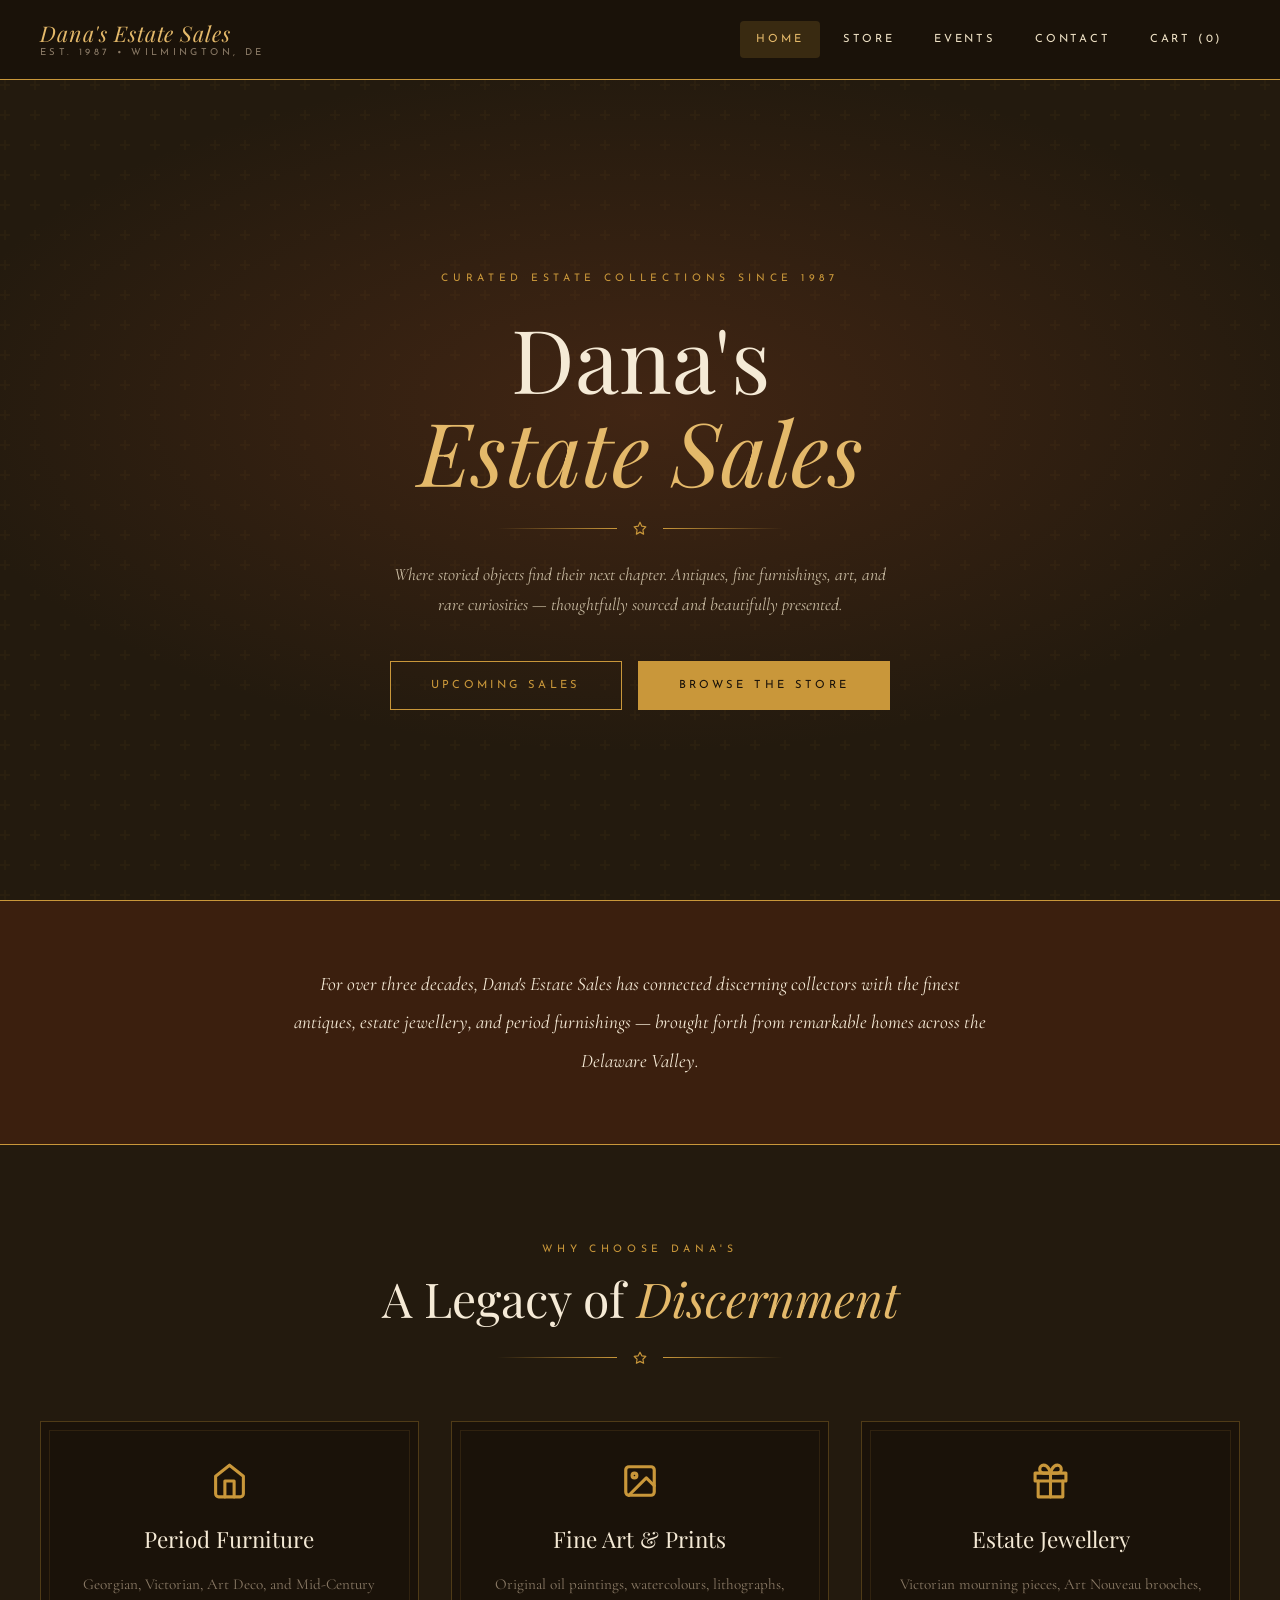
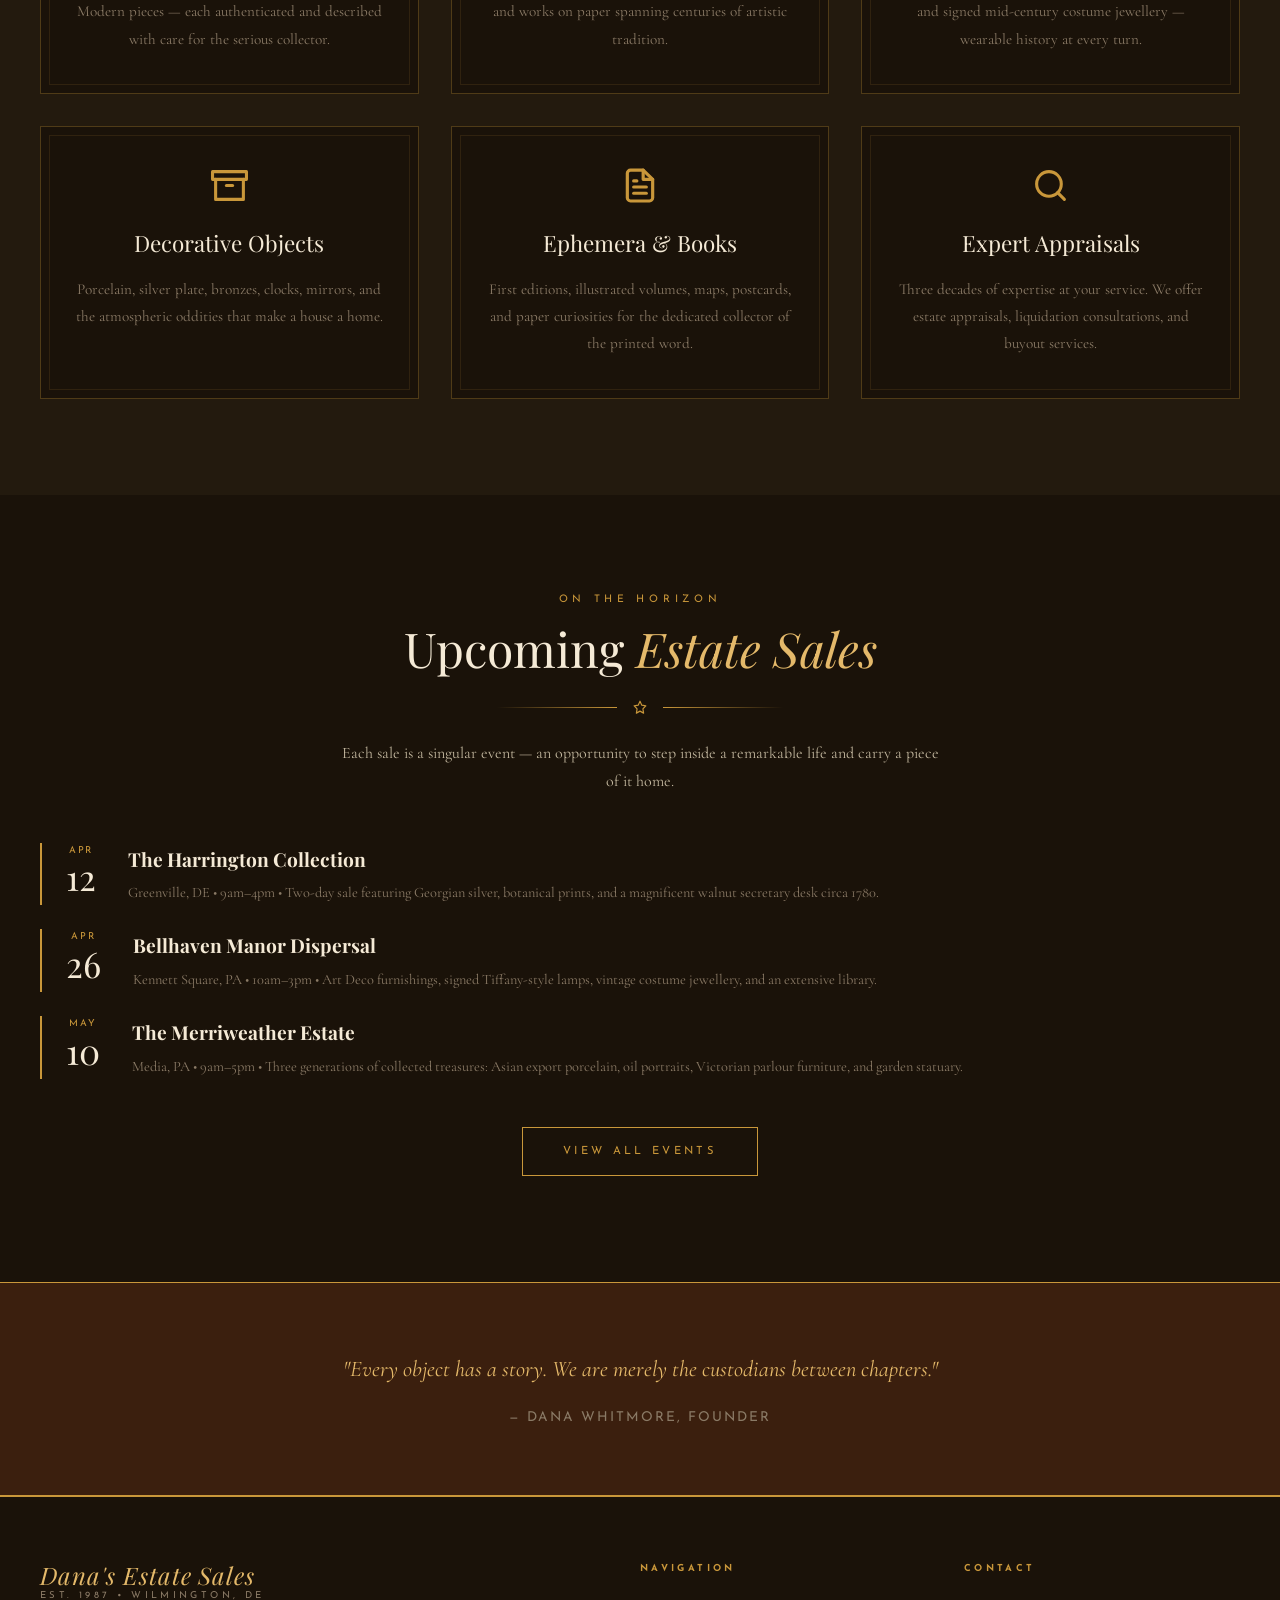
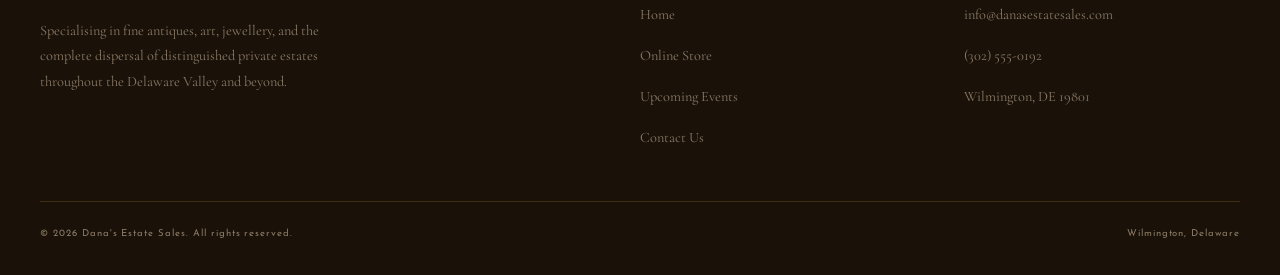
==== public/index.html @ 769f0737 "Add D1 catalog, admin dashboard, and Workers static assets - Cloudflare D1 schema, seed data, and ca" ====
<!DOCTYPE html>
<html lang="en">
<head>
  <meta charset="UTF-8" />
  <meta name="viewport" content="width=device-width, initial-scale=1.0" />
  <title>Dana's Estate Sales — Curated Antiques & Fine Furnishings</title>
  <meta name="description" content="Dana's Estate Sales specialises in rare antiques, art deco furnishings, fine art, and estate collections. Browse our upcoming sales and curated online store." />
  <link rel="stylesheet" href="style.css" />
</head>
<body>

<!-- ===== NAVIGATION ===== -->
<nav>
  <div class="nav-inner">
    <a href="index.html" class="nav-logo">
      Dana's Estate Sales
      <span>Est. 1987 &bull; Wilmington, DE</span>
    </a>
    <button class="nav-toggle" aria-label="Toggle menu">
      <span></span><span></span><span></span>
    </button>
    <ul class="nav-links">
      <li><a href="index.html" class="active">Home</a></li>
      <li><a href="store.html">Store</a></li>
      <li><a href="events.html">Events</a></li>
      <li><a href="contact.html">Contact</a></li>
      <li><a href="cart.html">Cart (<span data-cart-count>0</span>)</a></li>
    </ul>
  </div>
</nav>

<!-- ===== HERO ===== -->
<div class="page">
  <section class="hero">
    <div class="hero-bg"></div>
    <div class="hero-inner">
      <p class="hero-eyebrow">Curated Estate Collections Since 1987</p>
      <h1>
        Dana's
        <em>Estate Sales</em>
      </h1>
      <div class="ornament"><span class="ornament-mark" aria-hidden="true"><img src="assets/icons/star.svg" alt="" width="14" height="14" /></span></div>
      <p class="hero-sub">Where storied objects find their next chapter. Antiques, fine furnishings, art, and rare curiosities — thoughtfully sourced and beautifully presented.</p>
      <div style="display:flex;gap:1rem;justify-content:center;flex-wrap:wrap;">
        <a href="events.html" class="btn">Upcoming Sales</a>
        <a href="store.html" class="btn btn-solid">Browse the Store</a>
      </div>
    </div>
  </section>

  <!-- ===== INTRO STRIP ===== -->
  <div class="intro-strip">
    <p>For over three decades, Dana's Estate Sales has connected discerning collectors with the finest antiques, estate jewellery, and period furnishings — brought forth from remarkable homes across the Delaware Valley.</p>
  </div>

  <!-- ===== FEATURES ===== -->
  <section class="features">
    <div class="container">
      <p class="section-label">Why Choose Dana's</p>
      <h2 class="section-title">A Legacy of <em>Discernment</em></h2>
      <div class="ornament"><span class="ornament-mark" aria-hidden="true"><img src="assets/icons/star.svg" alt="" width="14" height="14" /></span></div>
      <div class="features-grid">
        <div class="feature-card">
          <div class="feature-icon"><img src="assets/icons/home.svg" alt="" width="40" height="40" /></div>
          <h3>Period Furniture</h3>
          <p>Georgian, Victorian, Art Deco, and Mid-Century Modern pieces — each authenticated and described with care for the serious collector.</p>
        </div>
        <div class="feature-card">
          <div class="feature-icon"><img src="assets/icons/image.svg" alt="" width="40" height="40" /></div>
          <h3>Fine Art & Prints</h3>
          <p>Original oil paintings, watercolours, lithographs, and works on paper spanning centuries of artistic tradition.</p>
        </div>
        <div class="feature-card">
          <div class="feature-icon"><img src="assets/icons/gift.svg" alt="" width="40" height="40" /></div>
          <h3>Estate Jewellery</h3>
          <p>Victorian mourning pieces, Art Nouveau brooches, and signed mid-century costume jewellery — wearable history at every turn.</p>
        </div>
        <div class="feature-card">
          <div class="feature-icon"><img src="assets/icons/archive.svg" alt="" width="40" height="40" /></div>
          <h3>Decorative Objects</h3>
          <p>Porcelain, silver plate, bronzes, clocks, mirrors, and the atmospheric oddities that make a house a home.</p>
        </div>
        <div class="feature-card">
          <div class="feature-icon"><img src="assets/icons/file-text.svg" alt="" width="40" height="40" /></div>
          <h3>Ephemera & Books</h3>
          <p>First editions, illustrated volumes, maps, postcards, and paper curiosities for the dedicated collector of the printed word.</p>
        </div>
        <div class="feature-card">
          <div class="feature-icon"><img src="assets/icons/search.svg" alt="" width="40" height="40" /></div>
          <h3>Expert Appraisals</h3>
          <p>Three decades of expertise at your service. We offer estate appraisals, liquidation consultations, and buyout services.</p>
        </div>
      </div>
    </div>
  </section>

  <!-- ===== EVENTS TEASER ===== -->
  <section class="events-teaser">
    <div class="container">
      <p class="section-label">On the Horizon</p>
      <h2 class="section-title">Upcoming <em>Estate Sales</em></h2>
      <div class="ornament"><span class="ornament-mark" aria-hidden="true"><img src="assets/icons/star.svg" alt="" width="14" height="14" /></span></div>
      <p class="section-intro">Each sale is a singular event — an opportunity to step inside a remarkable life and carry a piece of it home.</p>
      <div class="event-teaser-list">
        <div class="event-teaser-item">
          <div class="event-date-badge">
            <div class="month">Apr</div>
            <div class="day">12</div>
          </div>
          <div class="event-info">
            <h4>The Harrington Collection</h4>
            <p>Greenville, DE &bull; 9am–4pm &bull; Two-day sale featuring Georgian silver, botanical prints, and a magnificent walnut secretary desk circa 1780.</p>
          </div>
        </div>
        <div class="event-teaser-item">
          <div class="event-date-badge">
            <div class="month">Apr</div>
            <div class="day">26</div>
          </div>
          <div class="event-info">
            <h4>Bellhaven Manor Dispersal</h4>
            <p>Kennett Square, PA &bull; 10am–3pm &bull; Art Deco furnishings, signed Tiffany-style lamps, vintage costume jewellery, and an extensive library.</p>
          </div>
        </div>
        <div class="event-teaser-item">
          <div class="event-date-badge">
            <div class="month">May</div>
            <div class="day">10</div>
          </div>
          <div class="event-info">
            <h4>The Merriweather Estate</h4>
            <p>Media, PA &bull; 9am–5pm &bull; Three generations of collected treasures: Asian export porcelain, oil portraits, Victorian parlour furniture, and garden statuary.</p>
          </div>
        </div>
      </div>
      <div class="events-teaser-footer">
        <a href="events.html" class="btn">View All Events</a>
      </div>
    </div>
  </section>

  <!-- ===== QUOTE BAND ===== -->
  <div class="intro-strip" style="background:var(--mahogany);">
    <p style="font-size:1.4rem;color:var(--gold-lt);">"Every object has a story. We are merely the custodians between chapters."</p>
    <p style="font-size:.85rem;margin-top:.75rem;color:var(--warm-gray);font-style:normal;letter-spacing:.15em;font-family:'Josefin Sans',sans-serif;text-transform:uppercase;">— Dana Whitmore, Founder</p>
  </div>

</div><!-- /.page -->

<!-- ===== FOOTER ===== -->
<footer>
  <div class="footer-inner">
    <div class="footer-brand">
      <div class="nav-logo">Dana's Estate Sales <span>Est. 1987 &bull; Wilmington, DE</span></div>
      <p>Specialising in fine antiques, art, jewellery, and the complete dispersal of distinguished private estates throughout the Delaware Valley and beyond.</p>
    </div>
    <div class="footer-col">
      <h4>Navigation</h4>
      <ul>
        <li><a href="index.html">Home</a></li>
        <li><a href="store.html">Online Store</a></li>
        <li><a href="events.html">Upcoming Events</a></li>
        <li><a href="contact.html">Contact Us</a></li>
      </ul>
    </div>
    <div class="footer-col">
      <h4>Contact</h4>
      <ul>
        <li><a href="mailto:info@danasestatesales.com">info@danasestatesales.com</a></li>
        <li><a href="tel:+13025550192">(302) 555-0192</a></li>
        <li><a href="contact.html">Wilmington, DE 19801</a></li>
      </ul>
    </div>
  </div>
  <div class="footer-bottom">
    <span>© 2026 Dana's Estate Sales. All rights reserved.</span>
    <span>Wilmington, Delaware</span>
  </div>
</footer>

<script src="main.js"></script>
</body>
</html>
---- public/style.css ----
/* ============================================================
   Dana's Estate Sales — Art Deco / Warm Dark Theme
   ============================================================ */

@import url('https://fonts.googleapis.com/css2?family=Playfair+Display:ital,wght@0,400;0,600;0,700;1,400;1,600&family=Cormorant+Garamond:ital,wght@0,300;0,400;0,500;1,300;1,400&family=Josefin+Sans:wght@300;400;600&display=swap');

/* ---- Custom Properties ------------------------------------ */
:root {
  --ink:       #1a1209;
  --deep:      #231a0e;
  --mahogany:  #3b1f0e;
  --sienna:    #7a3b1e;
  --gold:      #c9973a;
  --gold-lt:   #e4b96a;
  --cream:     #f5ead6;
  --parchment: #ede0c4;
  --warm-gray: #8a7a66;
  --ruby:      #7b2133;

  --font-display: 'Playfair Display', Georgia, serif;
  --font-body:    'Cormorant Garamond', Georgia, serif;
  --font-label:   'Josefin Sans', sans-serif;

  --nav-h: 80px;
  --max-w: 1200px;
}

/* ---- Reset ------------------------------------------------ */
*, *::before, *::after { box-sizing: border-box; margin: 0; padding: 0; }
html {
  scroll-behavior: smooth;
}
/* Subtle gold thumb, transparent track (page + modal) */
html,
.event-modal-scroll {
  scrollbar-width: thin;
  scrollbar-color: rgba(201, 151, 58, 0.2) transparent;
}
html::-webkit-scrollbar,
.event-modal-scroll::-webkit-scrollbar {
  width: 4px;
}
html::-webkit-scrollbar-track,
.event-modal-scroll::-webkit-scrollbar-track {
  background: transparent;
}
html::-webkit-scrollbar-thumb,
.event-modal-scroll::-webkit-scrollbar-thumb {
  background: rgba(201, 151, 58, 0.14);
  border-radius: 100px;
}
html::-webkit-scrollbar-thumb:hover,
.event-modal-scroll::-webkit-scrollbar-thumb:hover {
  background: rgba(201, 151, 58, 0.32);
}
body {
  background: var(--ink);
  color: var(--cream);
  font-family: var(--font-body);
  font-size: 18px;
  line-height: 1.75;
  min-height: 100vh;
}
img { max-width: 100%; display: block; }
a { color: var(--gold); text-decoration: none; transition: color .2s; }
a:hover { color: var(--gold-lt); }

/* ---- Ornament helper -------------------------------------- */
.ornament {
  display: flex;
  align-items: center;
  gap: 1rem;
  justify-content: center;
  margin: 1.5rem 0;
}
.ornament::before,
.ornament::after {
  content: '';
  flex: 1;
  max-width: 120px;
  height: 1px;
  background: linear-gradient(to right, transparent, var(--gold));
}
.ornament::after { background: linear-gradient(to left, transparent, var(--gold)); }
.ornament .ornament-mark {
  display: inline-flex;
  align-items: center;
  justify-content: center;
  line-height: 0;
}
.ornament .ornament-mark img {
  width: 0.9rem;
  height: 0.9rem;
  display: block;
}

/* ---- Deco border helper ----------------------------------- */
.deco-border {
  border: 1px solid var(--gold);
  outline: 1px solid var(--sienna);
  outline-offset: -6px;
}

/* ============================================================
   NAVIGATION
   ============================================================ */
nav {
  position: fixed;
  top: 0; left: 0; right: 0;
  z-index: 100;
  height: var(--nav-h);
  background: var(--ink);
  border-bottom: 1px solid var(--gold);
  display: flex;
  align-items: center;
  padding: 0 2rem;
}
.nav-inner {
  max-width: var(--max-w);
  width: 100%;
  margin: 0 auto;
  display: flex;
  align-items: center;
  justify-content: space-between;
  position: relative;
  gap: 0.75rem;
}
.nav-logo {
  font-family: var(--font-display);
  font-size: 1.35rem;
  font-style: italic;
  color: var(--gold-lt);
  letter-spacing: .04em;
  line-height: 1.2;
}
.nav-logo span {
  display: block;
  font-family: var(--font-label);
  font-size: .6rem;
  font-style: normal;
  letter-spacing: .35em;
  color: var(--warm-gray);
  text-transform: uppercase;
}
.nav-links {
  display: flex;
  align-items: center;
  gap: 0.35rem;
  list-style: none;
}
.nav-links a {
  font-family: var(--font-label);
  font-size: .7rem;
  letter-spacing: .25em;
  text-transform: uppercase;
  color: var(--parchment);
  position: relative;
  display: inline-flex;
  align-items: center;
  justify-content: center;
  padding: 0.55rem 1.05rem;
  border-radius: 4px;
  background: transparent;
  min-height: 2.35rem;
  box-sizing: border-box;
}
.nav-links a:hover { color: var(--gold); }

.nav-links a.active {
  color: var(--gold-lt);
  background: rgba(201, 151, 58, 0.18);
}

/* Hamburger */
.nav-toggle-wrap {
  display: none;
  position: relative;
  flex-shrink: 0;
  align-items: center;
  justify-content: center;
}
.nav-toggle {
  display: none;
  flex-direction: column;
  gap: 5px;
  cursor: pointer;
  background: none;
  border: none;
  padding: 4px;
  flex-shrink: 0;
  z-index: 2;
}
.nav-cart-badge {
  display: none;
  position: absolute;
  top: -3px;
  right: -6px;
  z-index: 3;
  min-width: 1.15rem;
  min-height: 1.15rem;
  padding: 0.28em 0.48em 0.22em;
  box-sizing: border-box;
  border-radius: 999px;
  background: var(--gold);
  color: var(--ink);
  font-family: var(--font-label);
  font-size: 0.575rem;
  font-weight: 700;
  letter-spacing: 0;
  line-height: 1;
  align-items: center;
  justify-content: center;
  text-align: center;
  font-variant-numeric: tabular-nums;
  border: 2px solid var(--ink);
  pointer-events: none;
}
.nav-toggle span {
  display: block;
  width: 24px; height: 1px;
  background: var(--gold);
  transition: all .3s ease;
}
.nav-toggle.open span:nth-child(1) { transform: translateY(6px) rotate(45deg); }
.nav-toggle.open span:nth-child(2) { opacity: 0; }
.nav-toggle.open span:nth-child(3) { transform: translateY(-6px) rotate(-45deg); }

/* ============================================================
   PAGE WRAPPER
   ============================================================ */
.page { padding-top: var(--nav-h); }

/* ============================================================
   HERO
   ============================================================ */
.hero {
  position: relative;
  min-height: calc(100vh - var(--nav-h));
  display: flex;
  align-items: center;
  justify-content: center;
  text-align: center;
  overflow: hidden;
  background: var(--deep);
}
.hero-bg {
  position: absolute;
  inset: 0;
  background:
    radial-gradient(ellipse 80% 60% at 50% 40%, rgba(122,59,30,.35) 0%, transparent 70%),
    url("data:image/svg+xml,%3Csvg width='60' height='60' viewBox='0 0 60 60' xmlns='http://www.w3.org/2000/svg'%3E%3Cg fill='none' fill-rule='evenodd'%3E%3Cg fill='%23c9973a' fill-opacity='0.04'%3E%3Cpath d='M36 34v-4h-2v4h-4v2h4v4h2v-4h4v-2h-4zm0-30V0h-2v4h-4v2h4v4h2V6h4V4h-4zM6 34v-4H4v4H0v2h4v4h2v-4h4v-2H6zM6 4V0H4v4H0v2h4v4h2V6h4V4H6z'/%3E%3C/g%3E%3C/g%3E%3C/svg%3E");
}
.hero-inner {
  position: relative;
  z-index: 1;
  max-width: 800px;
  padding: 3rem 2rem;
}
.hero-eyebrow {
  font-family: var(--font-label);
  font-size: .65rem;
  letter-spacing: .45em;
  text-transform: uppercase;
  color: var(--gold);
  margin-bottom: 1.5rem;
}
.hero h1 {
  font-family: var(--font-display);
  font-size: clamp(3rem, 8vw, 5.5rem);
  font-weight: 400;
  line-height: 1.05;
  color: var(--cream);
  margin-bottom: .5rem;
}
.hero h1 em {
  display: block;
  font-style: italic;
  color: var(--gold-lt);
}
.hero-sub {
  font-size: 1.1rem;
  font-style: italic;
  color: var(--parchment);
  opacity: .8;
  max-width: 500px;
  margin: 1.5rem auto 2.5rem;
}
.btn {
  display: inline-block;
  padding: .85rem 2.5rem;
  font-family: var(--font-label);
  font-size: .7rem;
  letter-spacing: .3em;
  text-transform: uppercase;
  border: 1px solid var(--gold);
  color: var(--gold);
  transition: all .3s ease;
  position: relative;
  overflow: hidden;
}
.btn::before {
  content: '';
  position: absolute;
  inset: 0;
  background: var(--gold);
  transform: scaleX(0);
  transform-origin: left;
  transition: transform .3s ease;
  z-index: -1;
}
.btn:hover { color: var(--ink); }
.btn:hover::before { transform: scaleX(1); }
.btn-solid {
  background: var(--gold);
  color: var(--ink);
}
.btn-solid:hover { background: var(--gold-lt); color: var(--ink); }
.btn-solid::before { display: none; }

/* ============================================================
   SECTION COMMONS
   ============================================================ */
section { padding: 6rem 2rem; }
.container { max-width: var(--max-w); margin: 0 auto; }

.section-label {
  font-family: var(--font-label);
  font-size: .65rem;
  letter-spacing: .45em;
  text-transform: uppercase;
  color: var(--gold);
  text-align: center;
  margin-bottom: .75rem;
}
.section-title {
  font-family: var(--font-display);
  font-size: clamp(2rem, 4vw, 3rem);
  font-weight: 400;
  text-align: center;
  color: var(--cream);
  line-height: 1.15;
}
.section-title em { font-style: italic; color: var(--gold-lt); }
.section-intro {
  text-align: center;
  max-width: 600px;
  margin: 1.5rem auto 0;
  color: var(--parchment);
  opacity: .8;
  font-size: 1rem;
}

/* ============================================================
   HOME — INTRO STRIP
   ============================================================ */
.intro-strip {
  background: var(--mahogany);
  border-top: 1px solid var(--gold);
  border-bottom: 1px solid var(--gold);
  padding: 4rem 2rem;
  text-align: center;
}
.intro-strip p {
  max-width: 700px;
  margin: 0 auto;
  font-size: 1.2rem;
  font-style: italic;
  color: var(--cream);
  line-height: 2;
}

/* ============================================================
   HOME — FEATURE CARDS
   ============================================================ */
.features { background: var(--deep); }
.features-grid {
  display: grid;
  grid-template-columns: repeat(auto-fit, minmax(280px, 1fr));
  gap: 2rem;
  margin-top: 3.5rem;
}
.feature-card {
  background: var(--ink);
  border: 1px solid rgba(201,151,58,.3);
  padding: 2.5rem 2rem;
  text-align: center;
  position: relative;
  transition: border-color .3s, transform .3s;
}
.feature-card::before {
  content: '';
  position: absolute;
  top: 8px; left: 8px; right: 8px; bottom: 8px;
  border: 1px solid rgba(201,151,58,.12);
  pointer-events: none;
}
.feature-card:hover {
  border-color: var(--gold);
  transform: translateY(-4px);
}
.feature-icon {
  margin-bottom: 1.25rem;
  line-height: 0;
  color: var(--gold);
}
.feature-icon img {
  width: 2.35rem;
  height: 2.35rem;
  margin: 0 auto;
  display: block;
}
.feature-card h3 {
  font-family: var(--font-display);
  font-size: 1.4rem;
  font-weight: 400;
  color: var(--cream);
  margin-bottom: .75rem;
}
.feature-card p {
  font-size: .95rem;
  color: var(--warm-gray);
  line-height: 1.8;
}

/* ============================================================
   HOME — UPCOMING EVENTS TEASER
   ============================================================ */
.events-teaser { background: var(--ink); }
.event-teaser-list {
  margin-top: 3rem;
  display: flex;
  flex-direction: column;
  gap: 1.5rem;
}
.event-teaser-item {
  display: flex;
  gap: 2rem;
  align-items: flex-start;
  border-left: 2px solid var(--gold);
  padding-left: 1.5rem;
}
.event-date-badge {
  flex-shrink: 0;
  text-align: center;
  font-family: var(--font-label);
}
.event-date-badge .month {
  font-size: .6rem;
  letter-spacing: .2em;
  text-transform: uppercase;
  color: var(--gold);
}
.event-date-badge .day {
  font-size: 2.2rem;
  font-family: var(--font-display);
  color: var(--cream);
  line-height: 1;
}
.event-info h4 {
  font-family: var(--font-display);
  font-size: 1.2rem;
  color: var(--cream);
  margin-bottom: .25rem;
}
.event-info p { font-size: .9rem; color: var(--warm-gray); }
.events-teaser-footer { text-align: center; margin-top: 3rem; }

/* ============================================================
   STORE PAGE
   ============================================================ */
.store-hero {
  background: var(--deep);
  padding: 5rem 2rem 4rem;
  text-align: center;
  border-bottom: 1px solid rgba(201,151,58,.3);
}
.filter-bar {
  display: flex;
  justify-content: center;
  flex-wrap: wrap;
  gap: .75rem;
  margin-top: 2.5rem;
}
.filter-btn {
  font-family: var(--font-label);
  font-size: .65rem;
  letter-spacing: .2em;
  text-transform: uppercase;
  padding: .5rem 1.4rem;
  border: 1px solid rgba(201,151,58,.4);
  background: none;
  color: var(--parchment);
  cursor: pointer;
  transition: all .2s;
}
.filter-btn:hover,
.filter-btn.active { border-color: var(--gold); color: var(--gold); background: rgba(201,151,58,.08); }

.items-grid {
  display: grid;
  grid-template-columns: repeat(auto-fill, minmax(280px, 1fr));
  gap: 2rem;
  margin-top: 3.5rem;
}
.item-card {
  background: var(--deep);
  border: 1px solid rgba(201,151,58,.2);
  overflow: hidden;
  transition: border-color .3s, transform .3s;
  cursor: pointer;
}
.item-card:hover { border-color: var(--gold); transform: translateY(-3px); }
.item-img {
  aspect-ratio: 4/3;
  display: flex;
  align-items: center;
  justify-content: center;
  background: var(--mahogany);
  position: relative;
  overflow: hidden;
}
.item-img .item-placeholder-icon {
  width: 3.25rem;
  height: 3.25rem;
  position: relative;
  z-index: 0;
  opacity: 0.92;
}
.item-img::after {
  content: '';
  position: absolute;
  inset: 0;
  background: linear-gradient(to bottom, transparent 60%, rgba(26,18,9,.5));
}
.item-badge {
  position: absolute;
  top: 1rem; right: 1rem;
  font-family: var(--font-label);
  font-size: .55rem;
  letter-spacing: .15em;
  text-transform: uppercase;
  background: var(--gold);
  color: var(--ink);
  padding: .25rem .65rem;
  z-index: 1;
}
.item-body { padding: 1.5rem; }
.item-card-hint {
  font-family: var(--font-label);
  font-size: 0.58rem;
  letter-spacing: 0.28em;
  text-transform: uppercase;
  color: var(--gold);
  margin-bottom: 0.5rem;
  opacity: 0.85;
}
.item-card:focus {
  outline: 2px solid var(--gold);
  outline-offset: 3px;
}
.item-card:focus:not(:focus-visible) {
  outline: none;
}
.item-card:focus-visible {
  outline: 2px solid var(--gold);
  outline-offset: 3px;
}
.item-category {
  font-family: var(--font-label);
  font-size: .6rem;
  letter-spacing: .2em;
  text-transform: uppercase;
  color: var(--gold);
  margin-bottom: .4rem;
}
.item-body h3 {
  font-family: var(--font-display);
  font-size: 1.15rem;
  color: var(--cream);
  margin-bottom: .4rem;
}
.item-body p { font-size: .85rem; color: var(--warm-gray); margin-bottom: 1rem; }
.item-price {
  font-family: var(--font-display);
  font-size: 1.3rem;
  color: var(--gold-lt);
}
.add-to-cart-btn {
  margin-top: 1rem;
  width: 100%;
  padding: .7rem 1rem;
  border: 1px solid rgba(201,151,58,.45);
  background: var(--ink);
  color: var(--gold);
  font-family: var(--font-label);
  font-size: .62rem;
  letter-spacing: .2em;
  text-transform: uppercase;
  cursor: pointer;
  transition: all .2s ease;
}
.add-to-cart-btn:hover {
  border-color: var(--gold);
  color: var(--ink);
  background: var(--gold);
}
.add-to-cart-btn:disabled,
.add-to-cart-btn.is-in-cart {
  cursor: default;
  opacity: 0.88;
  border-color: rgba(201, 151, 58, 0.28);
  color: var(--warm-gray);
  background: rgba(26, 18, 9, 0.55);
}
.add-to-cart-btn:disabled:hover,
.add-to-cart-btn.is-in-cart:hover {
  border-color: rgba(201, 151, 58, 0.28);
  color: var(--warm-gray);
  background: rgba(26, 18, 9, 0.55);
}
.store-actions {
  margin-top: 2rem;
  display: flex;
  gap: 1rem;
  justify-content: center;
  align-items: center;
  flex-wrap: wrap;
}
.store-message {
  color: var(--gold-lt);
  font-size: .95rem;
  min-height: 1.5rem;
}
.store-message.error {
  color: #e8a3b1;
}

/* ============================================================
   CART + CHECKOUT PAGES
   ============================================================ */
.cart-section {
  background: var(--ink);
  padding: 5rem 2rem;
}
.cart-layout {
  display: grid;
  grid-template-columns: 1.65fr 1fr;
  gap: 2rem;
  align-items: start;
}
.cart-main {
  border: 1px solid rgba(201,151,58,.25);
  background: var(--deep);
  padding: 1.5rem;
}
.cart-items {
  display: flex;
  flex-direction: column;
  gap: 1rem;
}
.cart-empty-state {
  text-align: center;
  padding: 3rem 1.5rem;
}
.cart-empty-state p {
  margin-bottom: 1.5rem;
  color: var(--parchment);
}
.cart-item {
  border: 1px solid rgba(201,151,58,.2);
  background: var(--ink);
  padding: 1.25rem;
  display: flex;
  justify-content: space-between;
  gap: 1rem;
}
.cart-item-main h3 {
  font-family: var(--font-display);
  font-size: 1.3rem;
  font-weight: 400;
  color: var(--cream);
}
.cart-item-category {
  margin-bottom: .25rem;
  color: var(--gold);
  text-transform: uppercase;
  font-family: var(--font-label);
  font-size: .58rem;
  letter-spacing: .2em;
}
.cart-item-description {
  margin-top: .35rem;
  color: var(--warm-gray);
  font-size: .9rem;
}
.cart-item-controls {
  min-width: 170px;
  display: flex;
  flex-direction: column;
  align-items: flex-end;
  gap: .6rem;
}
.qty-controls {
  display: inline-flex;
  border: 1px solid rgba(201,151,58,.35);
  align-items: center;
}
.qty-controls button {
  border: 0;
  background: transparent;
  color: var(--gold);
  width: 30px;
  height: 30px;
  font-size: 1rem;
  cursor: pointer;
}
.qty-controls span {
  display: inline-flex;
  align-items: center;
  justify-content: center;
  width: 34px;
  color: var(--cream);
  font-family: var(--font-label);
  font-size: .75rem;
}
.cart-item-price {
  font-family: var(--font-display);
  color: var(--gold-lt);
  font-size: 1.25rem;
}
.text-link {
  border: 0;
  background: transparent;
  color: var(--warm-gray);
  text-decoration: underline;
  cursor: pointer;
  padding: 0;
  font: inherit;
}
.text-link:hover {
  color: var(--gold);
}
.cart-summary {
  border: 1px solid rgba(201,151,58,.25);
  background: var(--deep);
  padding: 1.5rem;
  position: sticky;
  top: calc(var(--nav-h) + 1.5rem);
}
.cart-summary h2 {
  font-family: var(--font-display);
  font-weight: 400;
  font-size: 1.7rem;
  margin-bottom: 1rem;
}
.cart-total-row {
  display: flex;
  justify-content: space-between;
  align-items: center;
  margin-bottom: 1.4rem;
  border-top: 1px solid rgba(201,151,58,.2);
  border-bottom: 1px solid rgba(201,151,58,.2);
  padding: .9rem 0;
}
.cart-total-row strong {
  color: var(--gold-lt);
  font-family: var(--font-display);
  font-size: 1.4rem;
  font-weight: 400;
}
.cart-checkout-btn {
  width: 100%;
  margin-bottom: .75rem;
}
.cart-checkout-btn[disabled] {
  opacity: .7;
  cursor: not-allowed;
}
.cart-clear-btn {
  margin-bottom: .75rem;
}
.cart-status {
  color: var(--warm-gray);
  font-size: .9rem;
  min-height: 1.25rem;
}
.cart-status.error {
  color: #e8a3b1;
}
.checkout-status-section {
  background: var(--ink);
  padding: 5rem 2rem;
}
.checkout-status-card {
  max-width: 700px;
  border: 1px solid rgba(201,151,58,.25);
  background: var(--deep);
  padding: 2.5rem;
  text-align: center;
}
.checkout-status-card p {
  color: var(--parchment);
  margin-bottom: 1.5rem;
}
.checkout-status-actions {
  display: inline-flex;
  gap: .85rem;
  flex-wrap: wrap;
  justify-content: center;
}

/* ============================================================
   EVENTS PAGE
   ============================================================ */
.events-hero {
  background: var(--deep);
  padding: 5rem 2rem 4rem;
  text-align: center;
  border-bottom: 1px solid rgba(201,151,58,.3);
}
.events-list {
  display: flex;
  flex-direction: column;
  gap: 2.5rem;
  margin-top: 3.5rem;
}
.events-section {
  background: var(--ink);
  padding: 5rem 2rem;
}
.events-section-title {
  margin-bottom: 2rem;
}
.events-toolbar {
  text-align: center;
  margin-top: 1rem;
}
.events-toolbar-label {
  font-family: var(--font-label);
  font-size: 0.6rem;
  letter-spacing: 0.25em;
  text-transform: uppercase;
  color: var(--warm-gray);
  margin-bottom: 0.85rem;
}
.events-filter-bar {
  display: flex;
  justify-content: center;
  flex-wrap: wrap;
  gap: 0.75rem;
}
.events-cta-panel {
  text-align: center;
  margin-top: 4rem;
  padding: 2.5rem;
  border: 1px solid rgba(201, 151, 58, 0.25);
  background: var(--deep);
}
.events-cta-title {
  font-family: var(--font-display);
  font-size: 1.6rem;
  color: var(--cream);
  margin-bottom: 0.75rem;
  font-weight: 400;
}
.events-cta-text {
  color: var(--warm-gray);
  margin-bottom: 1.5rem;
  font-size: 0.95rem;
}

.event-card {
  background: var(--deep);
  border: 1px solid rgba(201,151,58,.25);
  display: grid;
  grid-template-columns: 120px 1fr;
  overflow: hidden;
  transition: border-color .3s, transform .3s;
  cursor: pointer;
  text-align: left;
}
.event-card:hover {
  border-color: var(--gold);
  transform: translateY(-2px);
}
.event-card:focus {
  outline: 2px solid var(--gold);
  outline-offset: 3px;
}
.event-card:focus:not(:focus-visible) {
  outline: none;
}
.event-card:focus-visible {
  outline: 2px solid var(--gold);
  outline-offset: 3px;
}
.event-card-hint {
  font-family: var(--font-label);
  font-size: 0.58rem;
  letter-spacing: 0.28em;
  text-transform: uppercase;
  color: var(--gold);
  margin-bottom: 0.5rem;
  opacity: 0.85;
}
.event-card-lead {
  display: -webkit-box;
  -webkit-line-clamp: 4;
  -webkit-box-orient: vertical;
  overflow: hidden;
  font-size: 0.95rem;
  color: var(--warm-gray);
  margin-bottom: 1.25rem;
}
.event-card .event-card-body > h3 {
  font-family: var(--font-display);
  font-size: 1.5rem;
  color: var(--cream);
  margin-bottom: 0.5rem;
}
.event-card .event-card-extras {
  display: none;
}
.event-card-date {
  background: var(--mahogany);
  display: flex;
  flex-direction: column;
  align-items: center;
  justify-content: center;
  padding: 1.5rem 1rem;
  border-right: 1px solid rgba(201,151,58,.3);
  text-align: center;
}
.event-card-date .month {
  font-family: var(--font-label);
  font-size: .6rem;
  letter-spacing: .25em;
  text-transform: uppercase;
  color: var(--gold);
}
.event-card-date .day {
  font-family: var(--font-display);
  font-size: 3rem;
  color: var(--cream);
  line-height: 1;
}
.event-card-date .year {
  font-family: var(--font-label);
  font-size: .6rem;
  color: var(--warm-gray);
  letter-spacing: .15em;
}
.event-card-body { padding: 2rem; }
.event-meta {
  display: flex;
  gap: 1.5rem;
  flex-wrap: wrap;
  margin-bottom: 1rem;
}
.event-meta span {
  font-family: var(--font-label);
  font-size: .6rem;
  letter-spacing: .15em;
  color: var(--gold);
  text-transform: uppercase;
  display: inline-flex;
  align-items: center;
  gap: 0.4rem;
}
.event-meta .event-meta-icon {
  width: 13px;
  height: 13px;
  flex-shrink: 0;
  opacity: 0.95;
}
.event-tags { display: flex; gap: .5rem; flex-wrap: wrap; }
.event-extra-grid {
  display: grid;
  grid-template-columns: repeat(auto-fit, minmax(220px, 1fr));
  gap: 1.5rem 2rem;
  margin-top: 2rem;
  padding-top: 2rem;
  border-top: 1px solid rgba(201, 151, 58, 0.2);
}
.event-extra-label {
  font-family: var(--font-label);
  font-size: 0.58rem;
  letter-spacing: 0.22em;
  text-transform: uppercase;
  color: var(--gold);
  margin-bottom: 0.45rem;
}
.event-extra-block p {
  font-size: 0.92rem;
  color: var(--parchment);
  opacity: 0.88;
  line-height: 1.75;
  margin: 0;
}

/* Event detail overlay — gutter shows page; inner area dimmed */
.event-modal {
  --event-modal-gutter: max(0.75rem, min(2.8vmin, 1.35rem));
  position: fixed;
  inset: 0;
  z-index: 250;
  display: flex;
  align-items: stretch;
  justify-content: center;
  padding: var(--event-modal-gutter);
  box-sizing: border-box;
  background: rgba(26, 18, 9, 0.28);
}
.event-modal[hidden] {
  display: none !important;
}
.event-modal-backdrop {
  position: absolute;
  inset: var(--event-modal-gutter);
  background: rgba(26, 18, 9, 0.45);
  backdrop-filter: blur(2px);
  cursor: pointer;
}
.event-modal-panel {
  position: relative;
  z-index: 1;
  flex: 0 1 auto;
  width: min(540px, 100%);
  margin: 0;
  background: var(--ink);
  border: 1px solid rgba(201, 151, 58, 0.4);
  border-radius: 2px;
  box-shadow: 0 12px 40px rgba(0, 0, 0, 0.32);
  display: flex;
  flex-direction: column;
  min-height: 0;
  overflow: hidden;
  animation: event-modal-in 0.35s ease;
}
@media (min-width: 901px) {
  .event-modal {
    align-items: center;
  }
  .event-modal-panel {
    max-height: min(92vh, calc(100dvh - 2 * var(--event-modal-gutter)));
    box-shadow: 0 16px 48px rgba(0, 0, 0, 0.35);
  }
}
@keyframes event-modal-in {
  from {
    opacity: 0;
    transform: translateY(12px);
  }
  to {
    opacity: 1;
    transform: translateY(0);
  }
}
/* Match open hamburger: two gold lines as X */
.event-modal-close {
  position: absolute;
  top: 1.1rem;
  right: 1.1rem;
  z-index: 3;
  display: flex;
  flex-direction: column;
  gap: 5px;
  align-items: center;
  justify-content: center;
  cursor: pointer;
  background: none;
  border: none;
  padding: 6px;
  flex-shrink: 0;
}
.event-modal-close span {
  display: block;
  width: 24px;
  height: 1px;
  background: var(--gold);
  transition: opacity 0.2s ease, background 0.2s ease;
  transform-origin: center;
}
.event-modal-close span:nth-child(1) {
  transform: translateY(6px) rotate(45deg);
}
.event-modal-close span:nth-child(2) {
  opacity: 0;
}
.event-modal-close span:nth-child(3) {
  transform: translateY(-6px) rotate(-45deg);
}
.event-modal-close:hover span {
  background: var(--gold-lt);
}
.event-modal-close:focus {
  outline: none;
}
.event-modal-close:focus-visible {
  outline: 2px solid var(--gold-lt);
  outline-offset: 4px;
  border-radius: 2px;
}
.event-modal-header {
  flex: 0 0 auto;
  width: 100%;
  position: relative;
  z-index: 0;
  margin: 0;
  padding: 0;
  border-radius: 2px 2px 0 0;
  overflow: hidden;
}
.event-modal-header .event-card-date {
  width: 100%;
  margin: 0;
  border-right: none;
  border-bottom: 1px solid rgba(201, 151, 58, 0.3);
  border-radius: 0;
  flex-direction: row;
  flex-wrap: wrap;
  gap: 0.35rem 1.25rem;
  padding: 0.95rem 3.35rem 0.95rem 1.35rem;
  justify-content: center;
  align-items: center;
  box-sizing: border-box;
}
.event-modal-scroll {
  flex: 1;
  overflow-y: auto;
  -webkit-overflow-scrolling: touch;
  padding: 2rem 2rem 3.5rem;
}
.event-modal-inner {
  max-width: 820px;
  margin: 0 auto;
}
.event-modal-heading {
  font-family: var(--font-display);
  font-size: clamp(1.75rem, 4vw, 2.75rem);
  font-weight: 400;
  color: var(--cream);
  margin-bottom: 1rem;
  line-height: 1.12;
}
.event-modal-body .event-meta {
  margin-bottom: 1.25rem;
}
.event-modal-lead {
  font-size: 1.05rem;
  color: var(--parchment);
  line-height: 1.85;
  margin-bottom: 0;
  font-style: italic;
  opacity: 0.92;
}
.event-modal-body .event-card-extras {
  display: block;
}
.event-modal-body .event-tags {
  margin-top: 1.75rem;
}
.event-modal-ornament {
  display: flex;
  align-items: center;
  gap: 1rem;
  margin: 1.75rem 0 0.25rem;
}
.event-modal-ornament::before,
.event-modal-ornament::after {
  content: '';
  flex: 1;
  height: 1px;
  background: linear-gradient(to right, transparent, var(--gold));
}
.event-modal-ornament::after {
  background: linear-gradient(to left, transparent, var(--gold));
}
.event-modal-ornament .ornament-mark {
  display: inline-flex;
  line-height: 0;
}
.event-modal-ornament .ornament-mark img {
  width: 0.75rem;
  height: 0.75rem;
  display: block;
}
.event-modal-hint {
  font-family: var(--font-label);
  font-size: 0.6rem;
  letter-spacing: 0.28em;
  text-transform: uppercase;
  color: var(--warm-gray);
  margin-top: 2.5rem;
  margin-bottom: -0.5rem;
}

/* Store item modal — image carousel in header */
.store-modal-header {
  border-bottom: 1px solid rgba(201, 151, 58, 0.3);
}
.store-gallery {
  position: relative;
  padding: 2.75rem 0 1.5rem;
  background: var(--deep);
}
.store-gallery-viewport {
  position: relative;
  overflow: hidden;
  background: var(--deep);
  width: 100%;
}
.store-gallery-track {
  display: flex;
  transition: transform 0.35s ease;
}
.store-gallery-slide {
  flex: 0 0 100%;
  min-height: 200px;
  display: flex;
  align-items: center;
  justify-content: center;
  padding: 2rem 1.5rem;
  box-sizing: border-box;
}
.store-gallery-slide img {
  width: 4.5rem;
  height: 4.5rem;
  object-fit: contain;
  opacity: 0.92;
}
.store-gallery-nav {
  position: absolute;
  top: 50%;
  transform: translateY(-50%);
  z-index: 2;
  width: 2.25rem;
  height: 2.25rem;
  padding: 0;
  display: flex;
  align-items: center;
  justify-content: center;
  border: 1px solid rgba(201, 151, 58, 0.45);
  background: rgba(26, 18, 9, 0.65);
  color: var(--gold);
  font-family: var(--font-display);
  font-size: 1.35rem;
  line-height: 1;
  cursor: pointer;
  transition: border-color 0.2s ease, color 0.2s ease, background 0.2s ease;
  border-radius: 2px;
}
.store-gallery-nav:hover:not(:disabled) {
  border-color: var(--gold);
  color: var(--gold-lt);
  background: rgba(26, 18, 9, 0.85);
}
.store-gallery-nav:disabled {
  opacity: 0.35;
  cursor: default;
}
.store-gallery-prev {
  left: 0.5rem;
}
.store-gallery-next {
  right: 0.5rem;
}
.store-gallery-dots {
  display: flex;
  justify-content: center;
  flex-wrap: wrap;
  gap: 0.45rem;
  margin-top: 1.1rem;
}
.store-gallery-dot {
  width: 7px;
  height: 7px;
  padding: 0;
  border: 1px solid rgba(201, 151, 58, 0.4);
  border-radius: 50%;
  background: transparent;
  cursor: pointer;
  transition: background 0.2s ease, border-color 0.2s ease;
}
.store-gallery-dot.is-active {
  background: var(--gold);
  border-color: var(--gold);
}
.store-gallery-status {
  font-family: var(--font-label);
  font-size: 0.58rem;
  letter-spacing: 0.18em;
  text-transform: uppercase;
  color: var(--warm-gray);
  text-align: center;
  margin-top: 0.75rem;
  margin-bottom: 0;
}
.store-modal-price {
  font-family: var(--font-display);
  font-size: 1.45rem;
  color: var(--gold-lt);
  margin-top: 1.25rem;
}
.store-modal-body .add-to-cart-btn {
  margin-top: 1.5rem;
}

.tag {
  font-family: var(--font-label);
  font-size: .55rem;
  letter-spacing: .12em;
  text-transform: uppercase;
  border: 1px solid rgba(201,151,58,.35);
  color: var(--warm-gray);
  padding: .25rem .65rem;
}

/* ============================================================
   CONTACT PAGE
   ============================================================ */
.contact-wrap {
  display: grid;
  grid-template-columns: 1fr 1fr;
  gap: 4rem;
  align-items: start;
  padding-top: 3.5rem;
}
.contact-info h2 {
  font-family: var(--font-display);
  font-size: 2.2rem;
  color: var(--cream);
  margin-bottom: 1.5rem;
}
.contact-info p { color: var(--parchment); opacity: .8; margin-bottom: 2rem; line-height: 1.9; }
.contact-detail {
  display: flex;
  flex-direction: column;
  gap: 1.25rem;
}
.contact-detail-item {
  border-left: 2px solid var(--gold);
  padding-left: 1rem;
}
.contact-detail-item .label {
  font-family: var(--font-label);
  font-size: .6rem;
  letter-spacing: .25em;
  text-transform: uppercase;
  color: var(--gold);
  margin-bottom: .2rem;
}
.contact-detail-item .value { color: var(--cream); font-size: 1rem; }

.contact-service-icon {
  display: flex;
  align-items: center;
  justify-content: center;
  margin-bottom: 1rem;
  line-height: 0;
}
.contact-service-icon img {
  width: 1.75rem;
  height: 1.75rem;
}

/* Form */
.contact-form-wrap {
  background: var(--deep);
  border: 1px solid rgba(201,151,58,.25);
  padding: 2.5rem;
  position: relative;
}
.contact-form-wrap::before {
  content: '';
  position: absolute;
  top: 8px; left: 8px; right: 8px; bottom: 8px;
  border: 1px solid rgba(201,151,58,.1);
  pointer-events: none;
}
.form-title {
  font-family: var(--font-display);
  font-size: 1.5rem;
  color: var(--cream);
  margin-bottom: 1.75rem;
  text-align: center;
}
.form-group { margin-bottom: 1.5rem; }
.form-group label {
  display: block;
  font-family: var(--font-label);
  font-size: .6rem;
  letter-spacing: .25em;
  text-transform: uppercase;
  color: var(--gold);
  margin-bottom: .5rem;
}
.form-group input,
.form-group select,
.form-group textarea {
  width: 100%;
  background: var(--ink);
  border: 1px solid rgba(201,151,58,.3);
  color: var(--cream);
  font-family: var(--font-body);
  font-size: 1rem;
  padding: .75rem 1rem;
  outline: none;
  transition: border-color .2s;
  appearance: none;
}
.form-group input::placeholder,
.form-group textarea::placeholder { color: var(--warm-gray); opacity: .6; }
.form-group input:focus,
.form-group select:focus,
.form-group textarea:focus { border-color: var(--gold); }
.form-group textarea { resize: vertical; min-height: 140px; }
.form-row { display: grid; grid-template-columns: 1fr 1fr; gap: 1rem; }
.form-submit { text-align: center; margin-top: .5rem; }
.form-submit .btn { min-width: 200px; }

/* ============================================================
   FOOTER
   ============================================================ */
footer {
  background: var(--ink);
  border-top: 1px solid var(--gold);
  padding: 4rem 2rem 2rem;
}
.footer-inner {
  max-width: var(--max-w);
  margin: 0 auto;
  display: grid;
  grid-template-columns: 2fr 1fr 1fr;
  gap: 3rem;
}
.footer-brand .nav-logo { font-size: 1.5rem; }
.footer-brand p {
  font-size: .9rem;
  color: var(--warm-gray);
  margin-top: 1rem;
  line-height: 1.8;
  max-width: 320px;
}
.footer-col h4 {
  font-family: var(--font-label);
  font-size: .6rem;
  letter-spacing: .35em;
  text-transform: uppercase;
  color: var(--gold);
  margin-bottom: 1.25rem;
}
.footer-col ul { list-style: none; display: flex; flex-direction: column; gap: .6rem; }
.footer-col ul a {
  font-size: .9rem;
  color: var(--warm-gray);
  transition: color .2s;
}
.footer-col ul a:hover { color: var(--cream); }
.footer-bottom {
  max-width: var(--max-w);
  margin: 3rem auto 0;
  padding-top: 1.5rem;
  border-top: 1px solid rgba(201,151,58,.2);
  display: flex;
  align-items: center;
  justify-content: space-between;
  font-family: var(--font-label);
  font-size: .6rem;
  letter-spacing: .1em;
  color: var(--warm-gray);
}

/* ============================================================
   PAGE HERO STRIPS (inner pages)
   ============================================================ */
.page-hero {
  background: var(--deep);
  text-align: center;
  padding: 5rem 2rem 4rem;
  border-bottom: 1px solid rgba(201,151,58,.3);
  position: relative;
  overflow: hidden;
}
.page-hero::before {
  content: '';
  position: absolute;
  inset: 0;
  background: url("data:image/svg+xml,%3Csvg width='60' height='60' viewBox='0 0 60 60' xmlns='http://www.w3.org/2000/svg'%3E%3Cg fill='none' fill-rule='evenodd'%3E%3Cg fill='%23c9973a' fill-opacity='0.04'%3E%3Cpath d='M36 34v-4h-2v4h-4v2h4v4h2v-4h4v-2h-4zm0-30V0h-2v4h-4v2h4v4h2V6h4V4h-4zM6 34v-4H4v4H0v2h4v4h2v-4h4v-2H6zM6 4V0H4v4H0v2h4v4h2V6h4V4H6z'/%3E%3C/g%3E%3C/g%3E%3C/svg%3E");
}
.page-hero .eyebrow {
  font-family: var(--font-label);
  font-size: .6rem;
  letter-spacing: .45em;
  text-transform: uppercase;
  color: var(--gold);
  margin-bottom: .75rem;
  position: relative;
}
.page-hero h1 {
  font-family: var(--font-display);
  font-size: clamp(2.2rem, 5vw, 3.5rem);
  font-weight: 400;
  color: var(--cream);
  position: relative;
}
.page-hero h1 em { font-style: italic; color: var(--gold-lt); }
.page-hero p {
  max-width: 600px;
  margin: 1.25rem auto 0;
  font-style: italic;
  color: var(--parchment);
  opacity: .75;
  font-size: 1rem;
  position: relative;
}

/* ============================================================
   RESPONSIVE
   ============================================================ */
@media (max-width: 900px) {
  .page { padding-top: 0; }

  nav {
    position: sticky;
    top: 0;
    z-index: 100;
    height: auto;
    min-height: var(--nav-h);
    padding: 0.65rem 1rem;
    align-items: center;
  }

  .nav-logo {
    font-size: 1.05rem;
    min-width: 0;
    flex: 1 1 auto;
    white-space: nowrap;
    overflow: hidden;
    text-overflow: ellipsis;
  }
  .nav-logo span { display: none; }

  .nav-links {
    position: absolute;
    top: 100%;
    left: 50%;
    right: auto;
    width: 100vw;
    max-width: 100vw;
    transform: translateX(-50%);
    z-index: 101;
    display: flex;
    flex-direction: column;
    gap: 0;
    margin: 0;
    padding: 0;
    max-height: 0;
    overflow: hidden;
    background: var(--ink);
    border-bottom: 1px solid transparent;
    box-shadow: 0 12px 24px rgba(0, 0, 0, 0.35);
    pointer-events: none;
    transition: max-height 0.35s ease, border-color 0.2s ease, padding 0.35s ease;
  }
  .nav-links.open {
    max-height: min(75vh, 28rem);
    padding: 0.75rem 0 1rem;
    border-bottom-color: var(--gold);
    pointer-events: auto;
  }
  .nav-links li { text-align: center; }
  .nav-links a {
    display: block;
    padding: 0.75rem 2rem;
    border-radius: 0;
    min-height: unset;
  }
  .nav-links a.active {
    background: rgba(201, 151, 58, 0.14);
    border-radius: 0;
  }
  .nav-toggle-wrap { display: flex; }
  .nav-toggle { display: flex; }
  .nav-cart-badge.is-visible {
    display: flex;
  }
  .nav-toggle-wrap:has(.nav-toggle.open) .nav-cart-badge.is-visible {
    display: none;
  }

  .contact-wrap { grid-template-columns: 1fr; }
  .footer-inner { grid-template-columns: 1fr; }
  .footer-brand { grid-column: 1 / -1; }
  .cart-layout { grid-template-columns: 1fr; }
  .cart-summary {
    position: static;
  }
  .form-row { grid-template-columns: 1fr; }
  .event-card { grid-template-columns: 1fr; }
  .event-card-date { flex-direction: row; gap: 1rem; padding: 1rem 1.5rem; border-right: none; border-bottom: 1px solid rgba(201,151,58,.3); }
  .event-modal-scroll {
    padding: 1.5rem 1.25rem 2.5rem;
  }
  .event-modal-header .event-card-date {
    padding: 0.85rem 3.1rem 0.85rem 1rem;
    gap: 0.35rem 1rem;
  }
  .footer-bottom { flex-direction: column; gap: .5rem; text-align: center; }
  .cart-item {
    flex-direction: column;
    align-items: flex-start;
  }
  .cart-item-controls {
    width: 100%;
    min-width: 0;
    align-items: flex-start;
  }
}

/* ---- Admin dashboard -------------------------------------- */
.admin-body {
  background: var(--deep);
}
.admin-header {
  padding: 2.5rem 1.5rem 1rem;
  border-bottom: 1px solid rgba(201, 151, 58, 0.25);
}
.admin-header-inner {
  max-width: var(--max-w);
  margin: 0 auto;
}
.admin-title {
  font-family: var(--font-display);
  font-size: 2rem;
  font-weight: 600;
  color: var(--cream);
}
.admin-subtitle {
  color: var(--warm-gray);
  font-size: 1rem;
  margin-top: 0.35rem;
}
.admin-main {
  max-width: var(--max-w);
  margin: 0 auto;
  padding: 2rem 1.5rem 4rem;
}
.admin-status {
  min-height: 1.5rem;
  margin-bottom: 1rem;
  color: var(--gold-lt);
}
.admin-status-error {
  color: #e8a0a8;
}
.admin-card {
  background: rgba(26, 18, 9, 0.65);
  border: 1px solid rgba(201, 151, 58, 0.2);
  border-radius: 4px;
  padding: 2rem;
  max-width: 28rem;
}
.admin-card h2 {
  font-family: var(--font-display);
  font-size: 1.35rem;
  margin-bottom: 1.25rem;
}
.admin-dashboard .admin-panel-head {
  display: flex;
  flex-wrap: wrap;
  align-items: center;
  justify-content: space-between;
  gap: 1rem;
  margin-bottom: 1.25rem;
}
.admin-dashboard .admin-panel-head h2 {
  font-family: var(--font-display);
  font-size: 1.5rem;
}
.admin-toolbar {
  display: flex;
  flex-wrap: wrap;
  align-items: center;
  justify-content: space-between;
  gap: 1rem;
  margin-bottom: 2rem;
}
.admin-tabs {
  display: flex;
  gap: 0.5rem;
}
.admin-tab {
  font-family: var(--font-label);
  font-size: 0.85rem;
  text-transform: uppercase;
  letter-spacing: 0.08em;
  padding: 0.5rem 1rem;
  border: 1px solid rgba(201, 151, 58, 0.35);
  background: transparent;
  color: var(--cream);
  cursor: pointer;
  border-radius: 2px;
}
.admin-tab.active {
  background: rgba(201, 151, 58, 0.18);
  border-color: var(--gold);
  color: var(--gold-lt);
}
.admin-btn-primary {
  background: var(--sienna) !important;
  border-color: var(--gold) !important;
}
.admin-btn-ghost {
  background: transparent !important;
  border: 1px solid rgba(201, 151, 58, 0.4) !important;
  color: var(--cream) !important;
}
.admin-table-wrap {
  overflow-x: auto;
  border: 1px solid rgba(201, 151, 58, 0.2);
  border-radius: 4px;
  margin-bottom: 2rem;
}
.admin-table {
  width: 100%;
  border-collapse: collapse;
  font-size: 0.95rem;
}
.admin-table th,
.admin-table td {
  padding: 0.65rem 1rem;
  text-align: left;
  border-bottom: 1px solid rgba(201, 151, 58, 0.12);
}
.admin-table th {
  font-family: var(--font-label);
  font-size: 0.75rem;
  text-transform: uppercase;
  letter-spacing: 0.06em;
  color: var(--warm-gray);
  background: rgba(0, 0, 0, 0.2);
}
.admin-table code {
  font-size: 0.8rem;
  color: var(--gold-lt);
}
.admin-row-actions {
  white-space: nowrap;
}
.admin-row-actions .text-link {
  margin-right: 0.75rem;
}
.admin-link-danger {
  color: #e8a0a8 !important;
}
.admin-form-card {
  background: rgba(26, 18, 9, 0.55);
  border: 1px solid rgba(201, 151, 58, 0.2);
  border-radius: 4px;
  padding: 2rem;
  margin-top: 1rem;
}
.admin-form-card h3 {
  font-family: var(--font-display);
  margin-bottom: 1.25rem;
}
.admin-form-grid {
  display: grid;
  grid-template-columns: repeat(auto-fill, minmax(240px, 1fr));
  gap: 1rem 1.25rem;
}
.admin-form .admin-label {
  display: flex;
  flex-direction: column;
  gap: 0.35rem;
  font-family: var(--font-label);
  font-size: 0.8rem;
  text-transform: uppercase;
  letter-spacing: 0.05em;
  color: var(--warm-gray);
}
.admin-form .admin-check {
  flex-direction: row;
  align-items: center;
  gap: 0.5rem;
  text-transform: none;
  letter-spacing: normal;
  font-size: 1rem;
  color: var(--cream);
}
.admin-input {
  font-family: var(--font-body);
  font-size: 1rem;
  padding: 0.5rem 0.65rem;
  border-radius: 2px;
  border: 1px solid rgba(201, 151, 58, 0.35);
  background: var(--ink);
  color: var(--cream);
}
.admin-textarea-mono {
  font-family: ui-monospace, monospace;
  font-size: 0.85rem;
  line-height: 1.45;
}
.admin-form-actions {
  grid-column: 1 / -1;
  display: flex;
  flex-wrap: wrap;
  gap: 0.75rem;
  margin-top: 0.5rem;
}
.catalog-status {
  margin-bottom: 1rem;
}
.catalog-status.error {
  color: #e8a0a8;
}
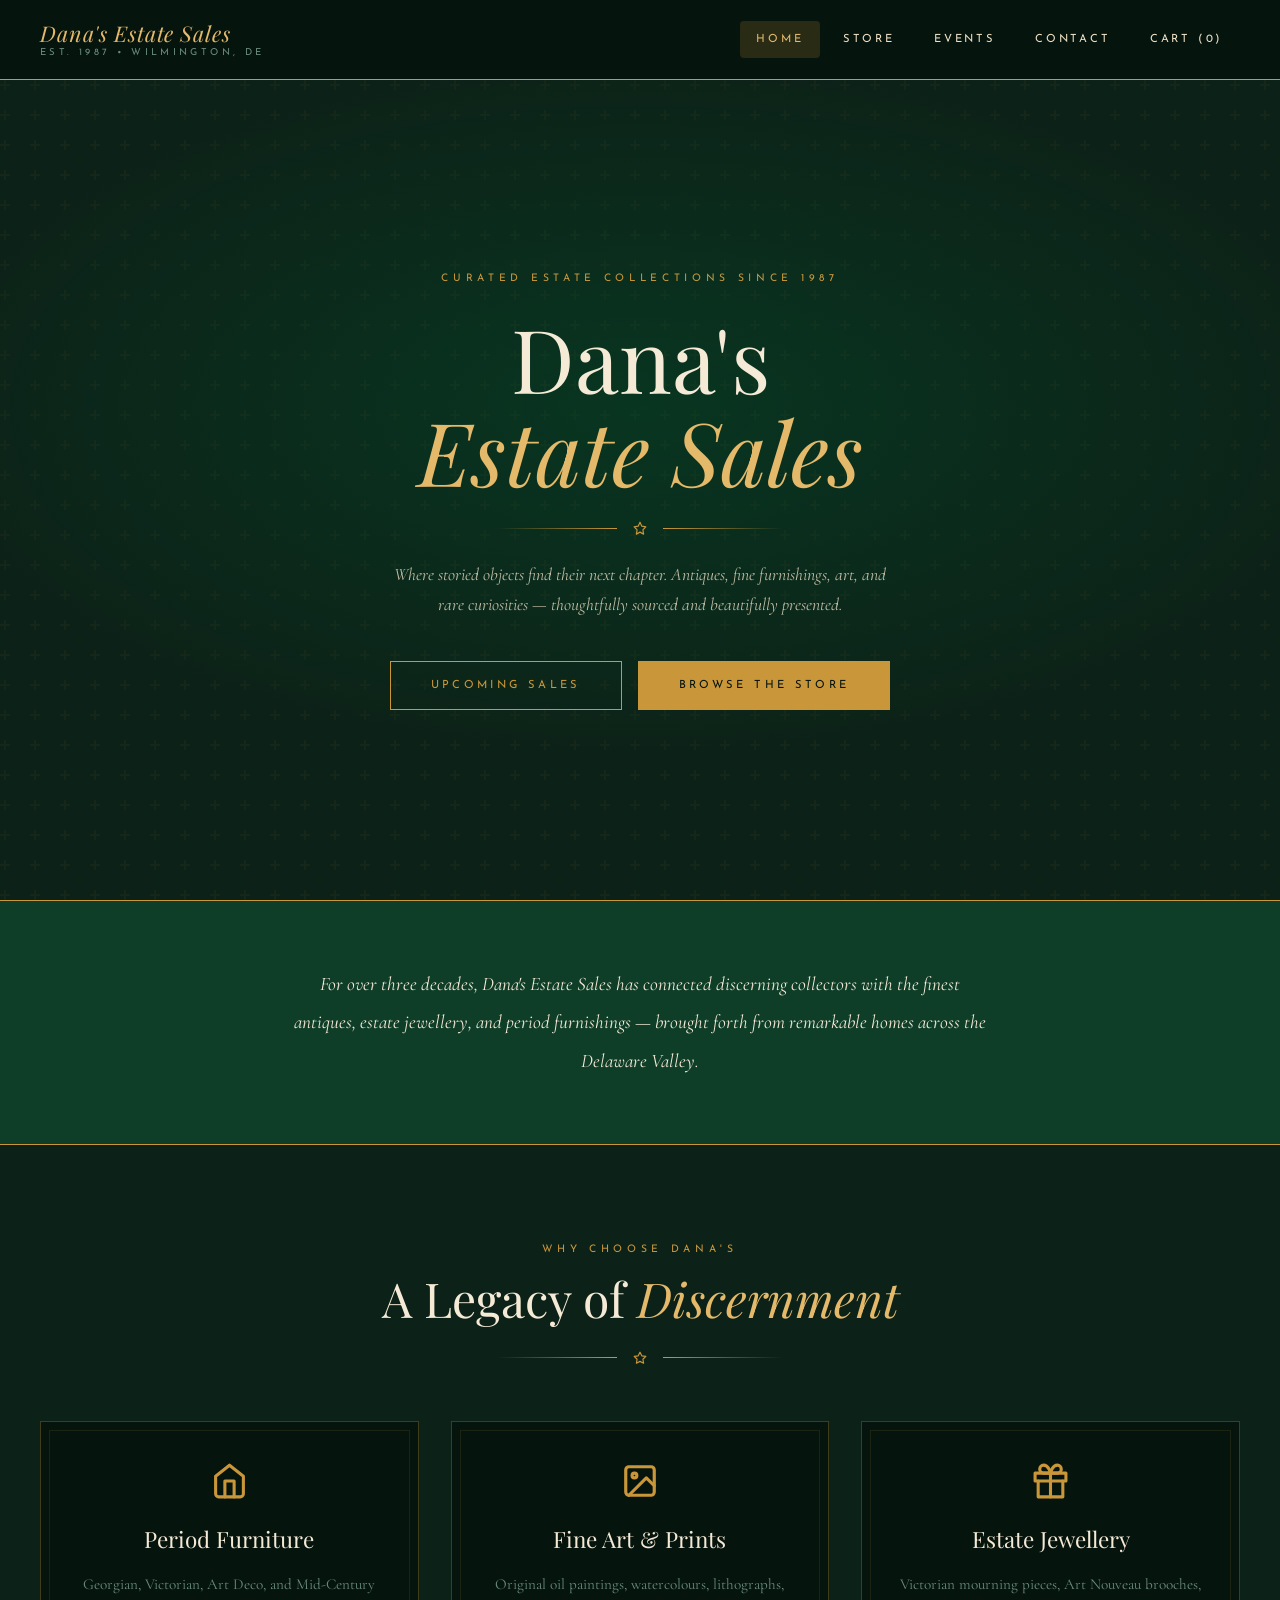
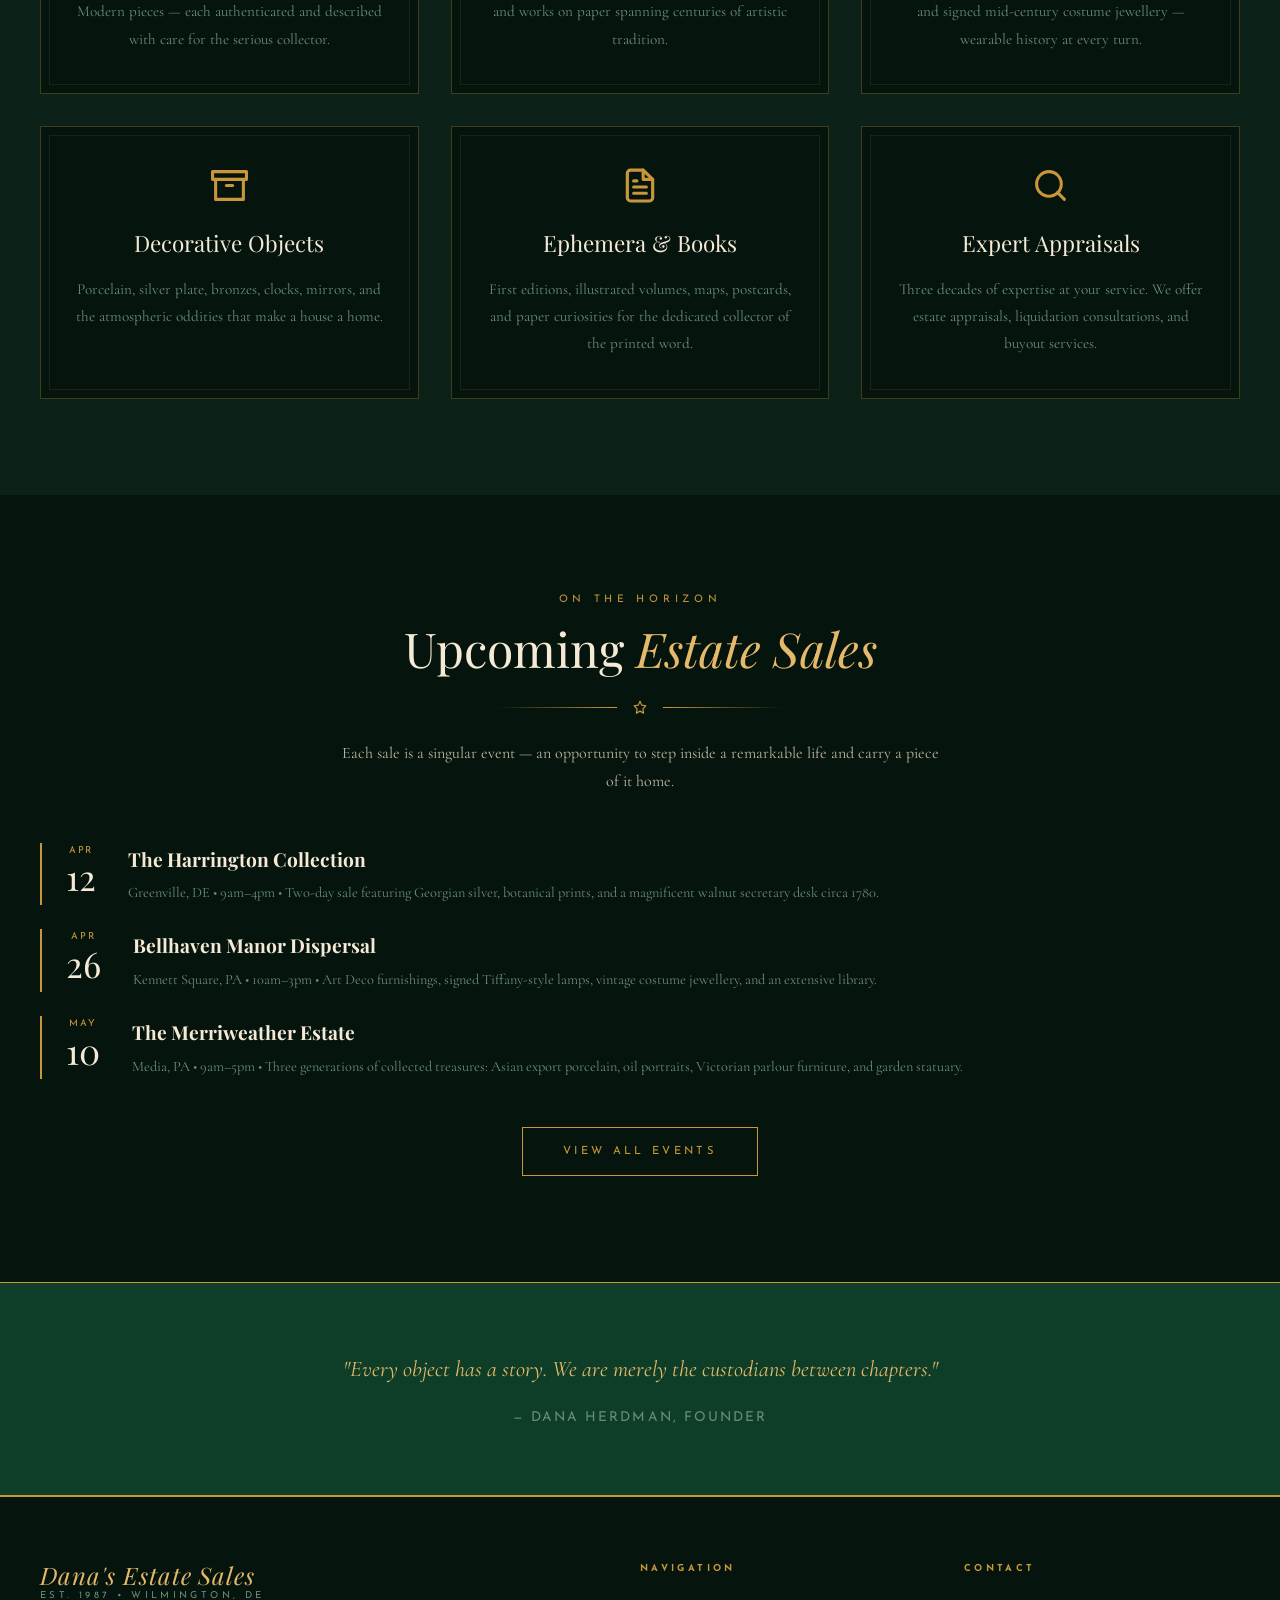
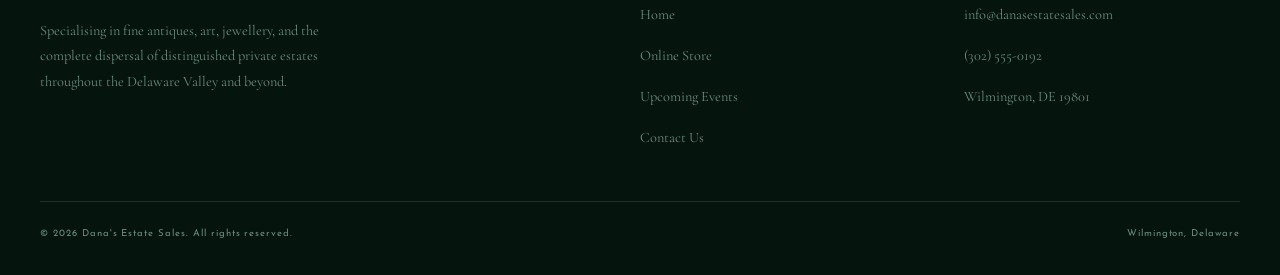
==== commit cf0051ca: "Product image URLs, admin UI, and mobile nav cart - Add migration and API route for per-product imag" ====
--- a/public/index.html
+++ b/public/index.html
@@ -12,19 +12,23 @@
 <!-- ===== NAVIGATION ===== -->
 <nav>
   <div class="nav-inner">
+    <button type="button" class="nav-menu-toggle" aria-label="Open navigation menu" aria-expanded="false">
+      <span></span><span></span><span></span>
+    </button>
     <a href="index.html" class="nav-logo">
       Dana's Estate Sales
       <span>Est. 1987 &bull; Wilmington, DE</span>
     </a>
-    <button class="nav-toggle" aria-label="Toggle menu">
-      <span></span><span></span><span></span>
-    </button>
+    <a href="cart.html" class="nav-mobile-cart" aria-label="View shopping cart">
+      <img src="assets/icons/shopping-cart.svg" alt="" width="24" height="24" class="nav-mobile-cart-icon" />
+      <span class="nav-cart-badge" data-nav-cart-badge aria-hidden="true"></span>
+    </a>
     <ul class="nav-links">
       <li><a href="index.html" class="active">Home</a></li>
       <li><a href="store.html">Store</a></li>
       <li><a href="events.html">Events</a></li>
       <li><a href="contact.html">Contact</a></li>
-      <li><a href="cart.html">Cart (<span data-cart-count>0</span>)</a></li>
+      <li class="nav-item-cart"><a href="cart.html">Cart (<span data-cart-count>0</span>)</a></li>
     </ul>
   </div>
 </nav>
@@ -142,7 +146,7 @@
   <!-- ===== QUOTE BAND ===== -->
   <div class="intro-strip" style="background:var(--mahogany);">
     <p style="font-size:1.4rem;color:var(--gold-lt);">"Every object has a story. We are merely the custodians between chapters."</p>
-    <p style="font-size:.85rem;margin-top:.75rem;color:var(--warm-gray);font-style:normal;letter-spacing:.15em;font-family:'Josefin Sans',sans-serif;text-transform:uppercase;">— Dana Whitmore, Founder</p>
+    <p style="font-size:.85rem;margin-top:.75rem;color:var(--warm-gray);font-style:normal;letter-spacing:.15em;font-family:'Josefin Sans',sans-serif;text-transform:uppercase;">— Dana Herdman, Founder</p>
   </div>
 
 </div><!-- /.page -->
--- a/public/style.css
+++ b/public/style.css
@@ -1,20 +1,20 @@
 /* ============================================================
-   Dana's Estate Sales — Art Deco / Warm Dark Theme
+   Dana's Estate Sales — Art Deco / Forest Green Theme
    ============================================================ */
 
 @import url('https://fonts.googleapis.com/css2?family=Playfair+Display:ital,wght@0,400;0,600;0,700;1,400;1,600&family=Cormorant+Garamond:ital,wght@0,300;0,400;0,500;1,300;1,400&family=Josefin+Sans:wght@300;400;600&display=swap');
 
 /* ---- Custom Properties ------------------------------------ */
 :root {
-  --ink:       #1a1209;
-  --deep:      #231a0e;
-  --mahogany:  #3b1f0e;
-  --sienna:    #7a3b1e;
+  --ink:       #06140e;
+  --deep:      #0c2218;
+  --mahogany:  #0e3d28;
+  --sienna:    #1a7a56;
   --gold:      #c9973a;
   --gold-lt:   #e4b96a;
   --cream:     #f5ead6;
   --parchment: #ede0c4;
-  --warm-gray: #8a7a66;
+  --warm-gray: #6a8c7c;
   --ruby:      #7b2133;
 
   --font-display: 'Playfair Display', Georgia, serif;
@@ -171,30 +171,52 @@
   background: rgba(201, 151, 58, 0.18);
 }
 
-/* Hamburger */
-.nav-toggle-wrap {
-  display: none;
-  position: relative;
-  flex-shrink: 0;
-  align-items: center;
-  justify-content: center;
-}
-.nav-toggle {
+/* Mobile: menu (left), cart icon + badge (right) */
+.nav-menu-toggle {
   display: none;
   flex-direction: column;
   gap: 5px;
   cursor: pointer;
   background: none;
   border: none;
-  padding: 4px;
+  padding: 0.65rem 0.5rem;
   flex-shrink: 0;
   z-index: 2;
+  min-width: 2.75rem;
+  min-height: 2.75rem;
+  align-items: center;
+  justify-content: center;
+  box-sizing: border-box;
+}
+.nav-mobile-cart {
+  display: none;
+  position: relative;
+  flex-shrink: 0;
+  align-items: center;
+  justify-content: center;
+  padding: 0.35rem;
+  min-width: 2.75rem;
+  min-height: 2.75rem;
+  box-sizing: border-box;
+  color: var(--gold);
+  text-decoration: none;
+  border-radius: 4px;
+  transition: color 0.2s ease, background 0.2s ease;
+}
+.nav-mobile-cart:hover {
+  color: var(--gold-lt);
+  background: rgba(201, 151, 58, 0.1);
+}
+.nav-mobile-cart-icon {
+  display: block;
+  width: 26px;
+  height: 26px;
 }
 .nav-cart-badge {
   display: none;
   position: absolute;
-  top: -3px;
-  right: -6px;
+  top: 0;
+  right: 0;
   z-index: 3;
   min-width: 1.15rem;
   min-height: 1.15rem;
@@ -215,15 +237,15 @@
   border: 2px solid var(--ink);
   pointer-events: none;
 }
-.nav-toggle span {
+.nav-menu-toggle span {
   display: block;
   width: 24px; height: 1px;
   background: var(--gold);
   transition: all .3s ease;
 }
-.nav-toggle.open span:nth-child(1) { transform: translateY(6px) rotate(45deg); }
-.nav-toggle.open span:nth-child(2) { opacity: 0; }
-.nav-toggle.open span:nth-child(3) { transform: translateY(-6px) rotate(-45deg); }
+.nav-menu-toggle.open span:nth-child(1) { transform: translateY(6px) rotate(45deg); }
+.nav-menu-toggle.open span:nth-child(2) { opacity: 0; }
+.nav-menu-toggle.open span:nth-child(3) { transform: translateY(-6px) rotate(-45deg); }
 
 /* ============================================================
    PAGE WRAPPER
@@ -247,7 +269,7 @@
   position: absolute;
   inset: 0;
   background:
-    radial-gradient(ellipse 80% 60% at 50% 40%, rgba(122,59,30,.35) 0%, transparent 70%),
+    radial-gradient(ellipse 80% 60% at 50% 40%, rgba(0,90,49,.35) 0%, transparent 70%),
     url("data:image/svg+xml,%3Csvg width='60' height='60' viewBox='0 0 60 60' xmlns='http://www.w3.org/2000/svg'%3E%3Cg fill='none' fill-rule='evenodd'%3E%3Cg fill='%23c9973a' fill-opacity='0.04'%3E%3Cpath d='M36 34v-4h-2v4h-4v2h4v4h2v-4h4v-2h-4zm0-30V0h-2v4h-4v2h4v4h2V6h4V4h-4zM6 34v-4H4v4H0v2h4v4h2v-4h4v-2H6zM6 4V0H4v4H0v2h4v4h2V6h4V4H6z'/%3E%3C/g%3E%3C/g%3E%3C/svg%3E");
 }
 .hero-inner {
@@ -519,18 +541,34 @@
   position: relative;
   overflow: hidden;
 }
-.item-img .item-placeholder-icon {
+.item-img .item-card-thumb {
+  z-index: 0;
+}
+/* Full product photo: show entire image (letterboxing in 4:3 frame). */
+.item-img .item-card-thumb--photo {
+  position: absolute;
+  inset: 0;
+  width: 100%;
+  height: 100%;
+  object-fit: contain;
+  object-position: center;
+}
+/* Bundled SVG / placeholder — small centered graphic (unchanged behavior). */
+.item-img .item-card-thumb--icon {
+  position: relative;
+  inset: auto;
   width: 3.25rem;
   height: 3.25rem;
-  position: relative;
-  z-index: 0;
+  max-width: 40%;
+  max-height: 40%;
+  object-fit: contain;
   opacity: 0.92;
 }
 .item-img::after {
   content: '';
   position: absolute;
   inset: 0;
-  background: linear-gradient(to bottom, transparent 60%, rgba(26,18,9,.5));
+  background: linear-gradient(to bottom, transparent 60%, rgba(6,20,14,.5));
 }
 .item-badge {
   position: absolute;
@@ -610,13 +648,13 @@
   opacity: 0.88;
   border-color: rgba(201, 151, 58, 0.28);
   color: var(--warm-gray);
-  background: rgba(26, 18, 9, 0.55);
+  background: rgba(6, 20, 14, 0.55);
 }
 .add-to-cart-btn:disabled:hover,
 .add-to-cart-btn.is-in-cart:hover {
   border-color: rgba(201, 151, 58, 0.28);
   color: var(--warm-gray);
-  background: rgba(26, 18, 9, 0.55);
+  background: rgba(6, 20, 14, 0.55);
 }
 .store-actions {
   margin-top: 2rem;
@@ -1009,7 +1047,7 @@
   justify-content: center;
   padding: var(--event-modal-gutter);
   box-sizing: border-box;
-  background: rgba(26, 18, 9, 0.28);
+  background: rgba(6, 20, 14, 0.28);
 }
 .event-modal[hidden] {
   display: none !important;
@@ -1017,7 +1055,7 @@
 .event-modal-backdrop {
   position: absolute;
   inset: var(--event-modal-gutter);
-  background: rgba(26, 18, 9, 0.45);
+  background: rgba(6, 20, 14, 0.45);
   backdrop-filter: blur(2px);
   cursor: pointer;
 }
@@ -1046,6 +1084,9 @@
     box-shadow: 0 16px 48px rgba(0, 0, 0, 0.35);
   }
 }
+.event-modal-panel.store-modal-panel {
+  width: min(680px, 100%);
+}
 @keyframes event-modal-in {
   from {
     opacity: 0;
@@ -1131,6 +1172,12 @@
   -webkit-overflow-scrolling: touch;
   padding: 2rem 2rem 3.5rem;
 }
+.event-modal-scroll.store-modal-scroll {
+  padding: 0;
+}
+.event-modal-scroll.store-modal-scroll > .event-modal-inner {
+  padding: 2rem 2rem 3.5rem;
+}
 .event-modal-inner {
   max-width: 820px;
   margin: 0 auto;
@@ -1201,7 +1248,7 @@
 }
 .store-gallery {
   position: relative;
-  padding: 2.75rem 0 1.5rem;
+  padding: 0;
   background: var(--deep);
 }
 .store-gallery-viewport {
@@ -1210,22 +1257,59 @@
   background: var(--deep);
   width: 100%;
 }
+.store-gallery-viewport::after {
+  content: "";
+  position: absolute;
+  left: 0;
+  right: 0;
+  bottom: 0;
+  height: 3.15rem;
+  background: linear-gradient(
+    to top,
+    rgba(2, 10, 7, 0.98) 0%,
+    rgba(4, 14, 10, 0.94) 35%,
+    rgba(6, 20, 14, 0.65) 70%,
+    transparent 100%
+  );
+  pointer-events: none;
+  z-index: 1;
+}
 .store-gallery-track {
   display: flex;
+  flex-wrap: nowrap;
   transition: transform 0.35s ease;
 }
 .store-gallery-slide {
+  position: relative;
   flex: 0 0 100%;
-  min-height: 200px;
-  display: flex;
-  align-items: center;
-  justify-content: center;
-  padding: 2rem 1.5rem;
+  width: 100%;
+  min-width: 100%;
   box-sizing: border-box;
-}
-.store-gallery-slide img {
+  aspect-ratio: 4 / 3;
+  max-height: min(66vh, 620px);
+  min-height: 220px;
+  display: flex;
+  align-items: center;
+  justify-content: center;
+  padding: 0;
+  box-sizing: border-box;
+  background: var(--mahogany);
+}
+.store-gallery-slide .store-gallery-img--photo {
+  position: absolute;
+  inset: 0;
+  width: 100%;
+  height: 100%;
+  object-fit: contain;
+  object-position: center;
+}
+.store-gallery-slide .store-gallery-img--placeholder {
+  position: relative;
+  inset: auto;
   width: 4.5rem;
   height: 4.5rem;
+  max-width: 90%;
+  max-height: 90%;
   object-fit: contain;
   opacity: 0.92;
 }
@@ -1233,7 +1317,7 @@
   position: absolute;
   top: 50%;
   transform: translateY(-50%);
-  z-index: 2;
+  z-index: 4;
   width: 2.25rem;
   height: 2.25rem;
   padding: 0;
@@ -1241,7 +1325,7 @@
   align-items: center;
   justify-content: center;
   border: 1px solid rgba(201, 151, 58, 0.45);
-  background: rgba(26, 18, 9, 0.65);
+  background: rgba(6, 20, 14, 0.65);
   color: var(--gold);
   font-family: var(--font-display);
   font-size: 1.35rem;
@@ -1253,7 +1337,7 @@
 .store-gallery-nav:hover:not(:disabled) {
   border-color: var(--gold);
   color: var(--gold-lt);
-  background: rgba(26, 18, 9, 0.85);
+  background: rgba(6, 20, 14, 0.85);
 }
 .store-gallery-nav:disabled {
   opacity: 0.35;
@@ -1266,35 +1350,50 @@
   right: 0.5rem;
 }
 .store-gallery-dots {
+  position: absolute;
+  left: 0;
+  right: 0;
+  bottom: 1.95rem;
   display: flex;
   justify-content: center;
   flex-wrap: wrap;
   gap: 0.45rem;
-  margin-top: 1.1rem;
+  margin: 0;
+  z-index: 4;
+  pointer-events: auto;
 }
 .store-gallery-dot {
   width: 7px;
   height: 7px;
   padding: 0;
-  border: 1px solid rgba(201, 151, 58, 0.4);
+  border: 1px solid rgba(201, 151, 58, 0.55);
   border-radius: 50%;
-  background: transparent;
+  background: rgba(6, 20, 14, 0.45);
   cursor: pointer;
-  transition: background 0.2s ease, border-color 0.2s ease;
+  transition: background 0.2s ease, border-color 0.2s ease, box-shadow 0.2s ease;
+  box-shadow: 0 1px 4px rgba(0, 0, 0, 0.45);
 }
 .store-gallery-dot.is-active {
   background: var(--gold);
   border-color: var(--gold);
 }
 .store-gallery-status {
+  position: absolute;
+  left: 0;
+  right: 0;
+  bottom: 0.42rem;
   font-family: var(--font-label);
   font-size: 0.58rem;
   letter-spacing: 0.18em;
   text-transform: uppercase;
-  color: var(--warm-gray);
+  color: var(--parchment);
   text-align: center;
-  margin-top: 0.75rem;
-  margin-bottom: 0;
+  margin: 0;
+  z-index: 3;
+  text-shadow:
+    0 0 12px rgba(6, 20, 14, 0.95),
+    0 1px 4px rgba(0, 0, 0, 0.95);
+  opacity: 0.98;
 }
 .store-modal-price {
   font-family: var(--font-display);
@@ -1535,13 +1634,29 @@
     font-size: 1.05rem;
     min-width: 0;
     flex: 1 1 auto;
+    order: 2;
+    text-align: center;
+    padding: 0 0.25rem;
     white-space: nowrap;
     overflow: hidden;
     text-overflow: ellipsis;
   }
   .nav-logo span { display: none; }
 
+  .nav-menu-toggle {
+    display: flex;
+    order: 1;
+  }
+  .nav-mobile-cart {
+    display: inline-flex;
+    order: 3;
+  }
+  .nav-item-cart {
+    display: none;
+  }
+
   .nav-links {
+    order: 4;
     position: absolute;
     top: 100%;
     left: 50%;
@@ -1580,13 +1695,8 @@
     background: rgba(201, 151, 58, 0.14);
     border-radius: 0;
   }
-  .nav-toggle-wrap { display: flex; }
-  .nav-toggle { display: flex; }
   .nav-cart-badge.is-visible {
     display: flex;
-  }
-  .nav-toggle-wrap:has(.nav-toggle.open) .nav-cart-badge.is-visible {
-    display: none;
   }
 
   .contact-wrap { grid-template-columns: 1fr; }
@@ -1602,6 +1712,9 @@
   .event-modal-scroll {
     padding: 1.5rem 1.25rem 2.5rem;
   }
+  .event-modal-scroll.store-modal-scroll > .event-modal-inner {
+    padding: 1.5rem 1.25rem 2.5rem;
+  }
   .event-modal-header .event-card-date {
     padding: 0.85rem 3.1rem 0.85rem 1rem;
     gap: 0.35rem 1rem;
@@ -1616,6 +1729,14 @@
     min-width: 0;
     align-items: flex-start;
   }
+
+  /* Home hero: avoid vertical centering on short viewports — too much empty space under sticky nav */
+  .hero {
+    align-items: flex-start;
+  }
+  .hero-inner {
+    padding: 1.35rem 1.25rem 2.5rem;
+  }
 }
 
 /* ---- Admin dashboard -------------------------------------- */
@@ -1629,6 +1750,82 @@
 .admin-header-inner {
   max-width: var(--max-w);
   margin: 0 auto;
+  display: flex;
+  flex-wrap: wrap;
+  align-items: flex-start;
+  justify-content: space-between;
+  gap: 1rem 2rem;
+}
+.admin-header-text {
+  flex: 1;
+  min-width: 12rem;
+}
+.admin-back-to-site {
+  font-family: var(--font-label);
+  font-size: 0.9rem;
+  text-transform: uppercase;
+  letter-spacing: 0.06em;
+  white-space: nowrap;
+  padding: 0.35rem 0;
+}
+.admin-hint {
+  grid-column: 1 / -1;
+  font-size: 0.88rem;
+  color: var(--warm-gray);
+  line-height: 1.45;
+  margin: -0.35rem 0 0.25rem;
+}
+.admin-btn-small {
+  grid-column: 1 / -1;
+  width: fit-content;
+  padding: 0.4rem 0.9rem !important;
+  font-size: 0.85rem !important;
+}
+.admin-product-previews {
+  grid-column: 1 / -1;
+  display: grid;
+  grid-template-columns: repeat(auto-fill, minmax(96px, 1fr));
+  gap: 0.65rem;
+  margin: 0.35rem 0 0.5rem;
+}
+.admin-preview-tile {
+  margin: 0;
+  display: flex;
+  flex-direction: column;
+  gap: 0.3rem;
+  min-width: 0;
+}
+.admin-preview-img-wrap {
+  aspect-ratio: 1;
+  border-radius: 2px;
+  border: 1px solid rgba(201, 151, 58, 0.35);
+  background: rgba(6, 20, 14, 0.75);
+  overflow: hidden;
+  display: flex;
+  align-items: center;
+  justify-content: center;
+}
+.admin-preview-img-wrap img {
+  width: 100%;
+  height: 100%;
+  object-fit: cover;
+  display: block;
+}
+.admin-preview-caption {
+  font-family: var(--font-label);
+  font-size: 0.58rem;
+  letter-spacing: 0.06em;
+  text-transform: uppercase;
+  color: var(--warm-gray);
+  line-height: 1.25;
+  word-break: break-word;
+}
+.admin-preview-broken {
+  font-size: 0.7rem;
+  color: #e8a0a8;
+  text-align: center;
+  padding: 0.35rem;
+  margin: 0;
 }
 .admin-title {
   font-family: var(--font-display);
@@ -1655,7 +1852,7 @@
   color: #e8a0a8;
 }
 .admin-card {
-  background: rgba(26, 18, 9, 0.65);
+  background: rgba(6, 20, 14, 0.65);
   border: 1px solid rgba(201, 151, 58, 0.2);
   border-radius: 4px;
   padding: 2rem;
@@ -1710,6 +1907,10 @@
 .admin-btn-primary {
   background: var(--sienna) !important;
   border-color: var(--gold) !important;
+}
+.admin-btn-primary.admin-btn-unsaved {
+  background: rgba(140, 74, 48, 0.95) !important;
+  box-shadow: 0 0 0 1px rgba(255, 200, 120, 0.45), 0 0 12px rgba(201, 151, 58, 0.25);
 }
 .admin-btn-ghost {
   background: transparent !important;
@@ -1755,7 +1956,7 @@
   color: #e8a0a8 !important;
 }
 .admin-form-card {
-  background: rgba(26, 18, 9, 0.55);
+  background: rgba(6, 20, 14, 0.55);
   border: 1px solid rgba(201, 151, 58, 0.2);
   border-radius: 4px;
   padding: 2rem;
@@ -1779,6 +1980,32 @@
   text-transform: uppercase;
   letter-spacing: 0.05em;
   color: var(--warm-gray);
+}
+.admin-label-heading {
+  display: inline-flex;
+  align-items: center;
+  gap: 0.4rem;
+  flex-wrap: wrap;
+}
+.admin-field-info {
+  display: inline-flex;
+  align-items: center;
+  justify-content: center;
+  min-width: 1rem;
+  height: 1rem;
+  padding: 0 0.15rem;
+  border-radius: 50%;
+  border: 1px solid rgba(201, 151, 58, 0.45);
+  font-size: 0.62rem;
+  font-weight: 700;
+  font-style: italic;
+  line-height: 1;
+  text-transform: none;
+  letter-spacing: 0;
+  color: var(--gold-lt);
+  cursor: help;
+  flex-shrink: 0;
+  user-select: none;
 }
 .admin-form .admin-check {
   flex-direction: row;
@@ -1803,6 +2030,16 @@
   font-size: 0.85rem;
   line-height: 1.45;
 }
+.admin-form-status {
+  grid-column: 1 / -1;
+  min-height: 1.35rem;
+  margin: 0.25rem 0 0;
+  font-size: 0.95rem;
+  color: var(--gold-lt);
+}
+.admin-form-status.admin-status-error {
+  color: #e8a0a8;
+}
 .admin-form-actions {
   grid-column: 1 / -1;
   display: flex;
